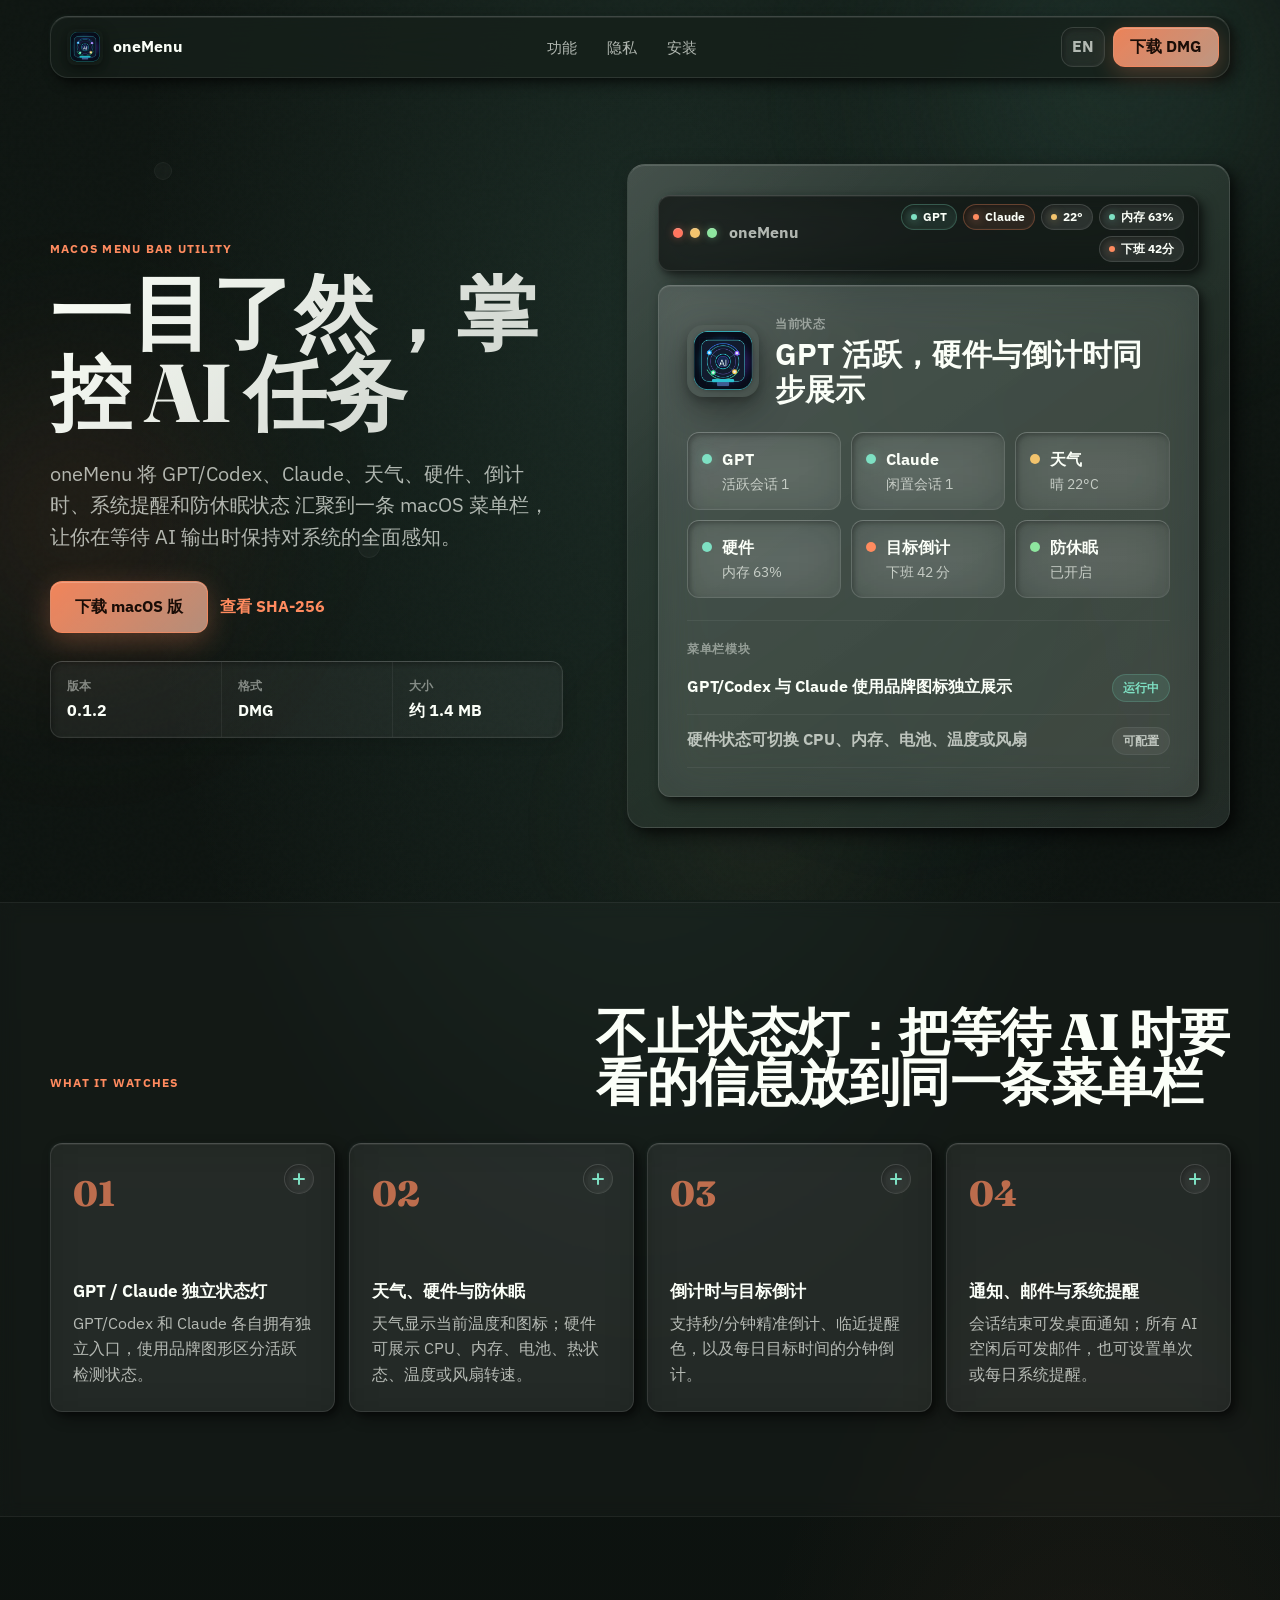
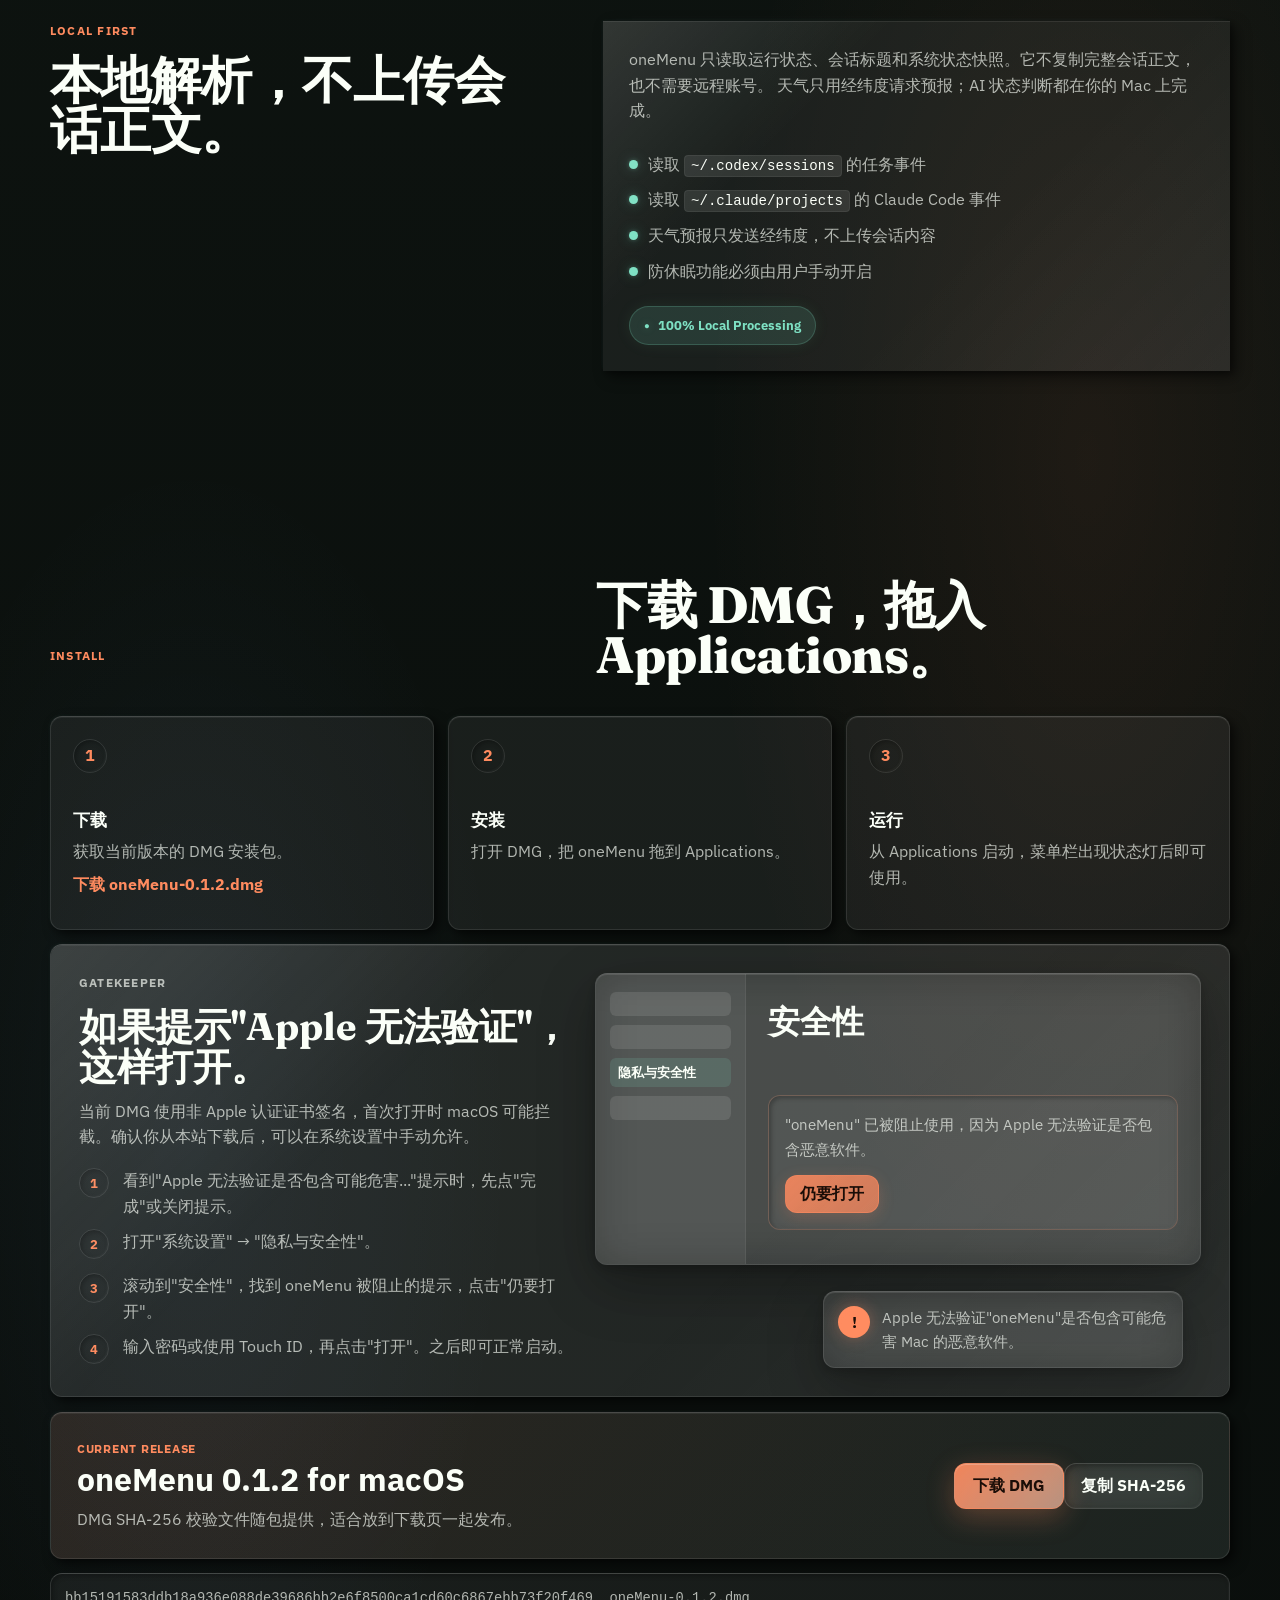
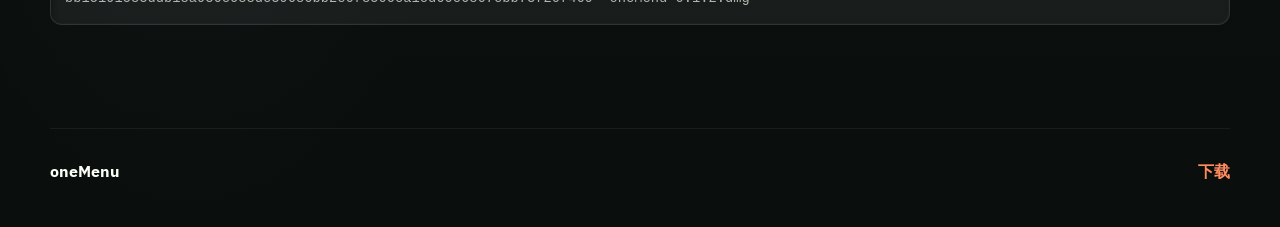
==== docs/index.html @ b7005cb6 "chore: move site to docs/ for GitHub Pages deployment" ====
<!doctype html>
<html lang="zh-CN">
<head>
    <meta charset="utf-8">
    <meta name="viewport" content="width=device-width, initial-scale=1">
    <title>oneMenu - macOS 菜单栏 AI 状态与系统监控</title>
    <meta name="description" content="oneMenu 是一款 macOS 菜单栏工具，将 Codex/GPT、Claude Code 状态灯、天气、硬件、倒计时、系统提醒和防休眠集中到一条菜单栏。">
    <link rel="icon" href="assets/app-icon.png">
    <link rel="preconnect" href="https://fonts.googleapis.com">
    <link rel="preconnect" href="https://fonts.gstatic.com" crossorigin>
    <link href="https://fonts.googleapis.com/css2?family=Fraunces:opsz,wght@9..144,700;9..144,800&family=IBM+Plex+Sans:wght@400;500;600;700&display=swap" rel="stylesheet">
    <link rel="stylesheet" href="styles.css">
</head>
<body>
    <!-- Floating background orbs that follow mouse -->
    <div class="bg-orbs" aria-hidden="true">
        <div class="orb orb-1" data-parallax="0.03"></div>
        <div class="orb orb-2" data-parallax="0.06"></div>
        <div class="orb orb-3" data-parallax="0.04"></div>
        <div class="orb orb-4" data-parallax="0.08"></div>
    </div>

    <!-- Enhanced cursor follower -->
    <div class="cursor-follower" data-cursor aria-hidden="true">
        <span class="cursor-halo"></span>
        <span class="cursor-core"></span>
        <span class="cursor-ring"></span>
    </div>

    <!-- Floating particles that drift with mouse -->
    <div class="glass-particles" aria-hidden="true">
        <span class="particle p-1"></span>
        <span class="particle p-2"></span>
        <span class="particle p-3"></span>
        <span class="particle p-4"></span>
        <span class="particle p-5"></span>
        <span class="particle p-6"></span>
    </div>

    <header class="site-header" aria-label="主导航" data-i18n-attr="aria-label:headerAria">
        <a class="brand" href="#top" aria-label="oneMenu 首页" data-i18n-attr="aria-label:brandAria">
            <img src="assets/app-icon.png" alt="" width="36" height="36">
            <span>oneMenu</span>
        </a>
        <nav class="nav-links" aria-label="页面导航" data-i18n-attr="aria-label:navAria">
            <a href="#features" data-i18n="navFeatures">功能</a>
            <a href="#privacy" data-i18n="navPrivacy">隐私</a>
            <a href="#install" data-i18n="navInstall">安装</a>
        </nav>
        <div class="header-actions">
            <button class="language-toggle" type="button" data-lang-toggle aria-label="Switch to English" aria-pressed="false">
                <span data-lang-current>EN</span>
            </button>
            <a class="header-download" href="downloads/oneMenu-0.1.2.dmg" download data-i18n="navDownload">下载 DMG</a>
        </div>
    </header>

    <main id="top">
        <!-- Hero Section -->
        <section class="hero" aria-labelledby="hero-title">
            <div class="hero-copy" data-parallax="0.05">
                <p class="eyebrow" data-i18n="heroEyebrow">macOS menu bar utility</p>
                <h1 id="hero-title" data-i18n="heroTitle">一目了然，掌控 AI 任务</h1>
                <p class="hero-lede" data-i18n="heroLede">
                    oneMenu 将 GPT/Codex、Claude、天气、硬件、倒计时、系统提醒和防休眠状态
                    汇聚到一条 macOS 菜单栏，让你在等待 AI 输出时保持对系统的全面感知。
                </p>
                <div class="hero-actions" aria-label="下载操作" data-i18n-attr="aria-label:downloadActionsAria">
                    <a class="download-button" href="downloads/oneMenu-0.1.2.dmg" download data-i18n="heroDownload">下载 macOS 版</a>
                    <a class="checksum-link" href="downloads/oneMenu-0.1.2.dmg.sha256" data-i18n="heroChecksum">查看 SHA-256</a>
                </div>
                <dl class="release-strip" aria-label="版本信息" data-i18n-attr="aria-label:releaseAria">
                    <div>
                        <dt data-i18n="releaseVersion">版本</dt>
                        <dd>0.1.2</dd>
                    </div>
                    <div>
                        <dt data-i18n="releaseFormat">格式</dt>
                        <dd>DMG</dd>
                    </div>
                    <div>
                        <dt data-i18n="releaseSize">大小</dt>
                        <dd data-i18n="releaseSizeValue">约 1.4 MB</dd>
                    </div>
                </dl>
            </div>

            <div class="product-visual" aria-label="oneMenu 产品预览" data-i18n-attr="aria-label:productAria" data-spring-card data-parallax="-0.04">
                <!-- Glass reflection overlay -->
                <span class="glass-reflection" aria-hidden="true"></span>

                <!-- Floating menu bar mockup -->
                <div class="menubar-float" data-float="3">
                    <div class="menubar">
                        <span class="window-controls" aria-hidden="true">
                            <span class="window-dot red"></span>
                            <span class="window-dot amber"></span>
                            <span class="window-dot green"></span>
                        </span>
                        <span class="menubar-title">oneMenu</span>
                        <span class="menubar-modules" aria-hidden="true">
                            <span class="menubar-pill gpt-pill">
                                <span class="pill-dot"></span>GPT
                            </span>
                            <span class="menubar-pill claude-pill">
                                <span class="pill-dot"></span>Claude
                            </span>
                            <span class="menubar-pill weather-pill">
                                <span class="pill-dot"></span>22°
                            </span>
                            <span class="menubar-pill hardware-pill">
                                <span class="pill-dot"></span>内存 63%
                            </span>
                            <span class="menubar-pill countdown-pill">
                                <span class="pill-dot"></span>下班 42分
                            </span>
                        </span>
                    </div>
                </div>

                <!-- Status panel -->
                <div class="status-panel" data-float="-2">
                    <div class="panel-head">
                        <img src="assets/app-icon.png" alt="oneMenu 图标" width="72" height="72" data-i18n-attr="alt:iconAlt">
                        <div>
                            <p class="panel-kicker" data-i18n="panelKicker">当前状态</p>
                            <p class="panel-state" data-i18n="panelState">GPT 活跃，硬件与倒计时同步展示</p>
                        </div>
                    </div>
                    <div class="provider-grid">
                        <div class="provider running">
                            <span class="provider-dot pulsing"></span>
                            <div>
                                <strong>GPT</strong>
                                <span data-i18n="activeSessionOne">活跃会话 1</span>
                            </div>
                        </div>
                        <div class="provider running">
                            <span class="provider-dot pulsing"></span>
                            <div>
                                <strong>Claude</strong>
                                <span data-i18n="idleSessionOne">闲置会话 1</span>
                            </div>
                        </div>
                        <div class="provider weather">
                            <span class="provider-dot"></span>
                            <div>
                                <strong data-i18n="weatherModule">天气</strong>
                                <span data-i18n="weatherPreview">晴 22°C</span>
                            </div>
                        </div>
                        <div class="provider hardware">
                            <span class="provider-dot"></span>
                            <div>
                                <strong data-i18n="hardwareModule">硬件</strong>
                                <span data-i18n="hardwarePreview">内存 63%</span>
                            </div>
                        </div>
                        <div class="provider countdown">
                            <span class="provider-dot"></span>
                            <div>
                                <strong data-i18n="targetCountdown">目标倒计</strong>
                                <span data-i18n="targetCountdownPreview">下班 42 分</span>
                            </div>
                        </div>
                        <div class="provider idle">
                            <span class="provider-dot"></span>
                            <div>
                                <strong data-i18n="sleepPrevention">防休眠</strong>
                                <span data-i18n="enabled">已开启</span>
                            </div>
                        </div>
                    </div>
                    <div class="session-list">
                        <p data-i18n="latestEvent">菜单栏模块</p>
                        <div class="session-row">
                            <span data-i18n="sampleRunningTitle">GPT/Codex 与 Claude 使用品牌图标独立展示</span>
                            <span class="session-badge" data-i18n="running">运行中</span>
                        </div>
                        <div class="session-row muted">
                            <span data-i18n="sampleEndedTitle">硬件状态可切换 CPU、内存、电池、温度或风扇</span>
                            <span class="session-badge configurable" data-i18n="configurable">可配置</span>
                        </div>
                    </div>
                </div>
            </div>
        </section>

        <!-- Features Section -->
        <section class="section band" id="features" aria-labelledby="features-title">
            <div class="section-heading">
                <p class="eyebrow" data-i18n="featuresEyebrow">What it watches</p>
                <h2 id="features-title" data-i18n="featuresTitle">不止状态灯：把等待 AI 时要看的信息放到同一条菜单栏</h2>
            </div>
            <div class="feature-grid">
                <article class="feature-card" data-expand-card data-spring-card>
                    <button class="feature-card-toggle" type="button" aria-expanded="false" aria-controls="feature-one-detail">
                        <span class="feature-index">01</span>
                        <span class="expand-glyph" aria-hidden="true"></span>
                        <h3 data-i18n="featureOneTitle">GPT / Claude 独立状态灯</h3>
                        <p data-i18n="featureOneText">GPT/Codex 和 Claude 各自拥有独立入口，使用品牌图形区分活跃检测状态。</p>
                    </button>
                    <div class="card-expansion" id="feature-one-detail">
                        <div>
                            <p data-i18n="featureOneDetail">单击查看会话悬浮窗，双击进入对应设置页；活跃和闲置会话标题一览无余。</p>
                        </div>
                    </div>
                </article>
                <article class="feature-card" data-expand-card data-spring-card>
                    <button class="feature-card-toggle" type="button" aria-expanded="false" aria-controls="feature-two-detail">
                        <span class="feature-index">02</span>
                        <span class="expand-glyph" aria-hidden="true"></span>
                        <h3 data-i18n="featureTwoTitle">天气、硬件与防休眠</h3>
                        <p data-i18n="featureTwoText">天气显示当前温度和图标；硬件可展示 CPU、内存、电池、热状态、温度或风扇转速。</p>
                    </button>
                    <div class="card-expansion" id="feature-two-detail">
                        <div>
                            <p data-i18n="featureTwoDetail">硬件悬浮窗保留完整传感器快照；状态栏展示项可在设置中自由切换。</p>
                        </div>
                    </div>
                </article>
                <article class="feature-card" data-expand-card data-spring-card>
                    <button class="feature-card-toggle" type="button" aria-expanded="false" aria-controls="feature-three-detail">
                        <span class="feature-index">03</span>
                        <span class="expand-glyph" aria-hidden="true"></span>
                        <h3 data-i18n="featureThreeTitle">倒计时与目标倒计</h3>
                        <p data-i18n="featureThreeText">支持秒/分钟精准倒计、临近提醒色，以及每日目标时间的分钟倒计。</p>
                    </button>
                    <div class="card-expansion" id="feature-three-detail">
                        <div>
                            <p data-i18n="featureThreeDetail">目标倒计可配置目标名称、过点行为、状态栏背景色、文字粗细和文字颜色。</p>
                        </div>
                    </div>
                </article>
                <article class="feature-card" data-expand-card data-spring-card>
                    <button class="feature-card-toggle" type="button" aria-expanded="false" aria-controls="feature-four-detail">
                        <span class="feature-index">04</span>
                        <span class="expand-glyph" aria-hidden="true"></span>
                        <h3 data-i18n="featureFourTitle">通知、邮件与系统提醒</h3>
                        <p data-i18n="featureFourText">会话结束可发桌面通知；所有 AI 空闲后可发邮件，也可设置单次或每日系统提醒。</p>
                    </button>
                    <div class="card-expansion" id="feature-four-detail">
                        <div>
                            <p data-i18n="featureFourDetail">提醒页显示注册状态并支持测试提醒，方便检查 macOS 通知权限和专注模式影响。</p>
                        </div>
                    </div>
                </article>
            </div>
        </section>

        <!-- Privacy Section -->
        <section class="section privacy" id="privacy" aria-labelledby="privacy-title">
            <div>
                <p class="eyebrow" data-i18n="privacyEyebrow">Local first</p>
                <h2 id="privacy-title" data-i18n="privacyTitle">本地解析，不上传会话正文。</h2>
            </div>
            <div class="privacy-copy" data-spring-card>
                <span class="glass-reflection" aria-hidden="true"></span>
                <p data-i18n="privacyText">
                    oneMenu 只读取运行状态、会话标题和系统状态快照。它不复制完整会话正文，也不需要远程账号。
                    天气只用经纬度请求预报；AI 状态判断都在你的 Mac 上完成。
                </p>
                <ul class="privacy-list">
                    <li><span></span><span data-i18n-html="privacyItemCodex">读取 <code>~/.codex/sessions</code> 的任务事件</span></li>
                    <li><span></span><span data-i18n-html="privacyItemClaude">读取 <code>~/.claude/projects</code> 的 Claude Code 事件</span></li>
                    <li><span></span><span data-i18n="privacyItemWeather">天气预报只发送经纬度，不上传会话内容</span></li>
                    <li><span></span><span data-i18n="privacyItemSleep">防休眠功能必须由用户手动开启</span></li>
                </ul>
                <!-- Local-first indicator -->
                <div class="local-badge" aria-hidden="true">
                    <span class="local-icon">&#9679;</span>
                    <span>100% Local Processing</span>
                </div>
            </div>
        </section>

        <!-- Install Section -->
        <section class="section install" id="install" aria-labelledby="install-title">
            <div class="section-heading">
                <p class="eyebrow" data-i18n="installEyebrow">Install</p>
                <h2 id="install-title" data-i18n="installTitle">下载 DMG，拖入 Applications。</h2>
            </div>
            <div class="install-grid">
                <article class="install-step" data-spring-card>
                    <span>1</span>
                    <h3 data-i18n="installStepOneTitle">下载</h3>
                    <p data-i18n="installStepOneText">获取当前版本的 DMG 安装包。</p>
                    <a href="downloads/oneMenu-0.1.2.dmg" download data-i18n="installStepOneLink">下载 oneMenu-0.1.2.dmg</a>
                </article>
                <article class="install-step" data-spring-card>
                    <span>2</span>
                    <h3 data-i18n="installStepTwoTitle">安装</h3>
                    <p data-i18n="installStepTwoText">打开 DMG，把 oneMenu 拖到 Applications。</p>
                </article>
                <article class="install-step" data-spring-card>
                    <span>3</span>
                    <h3 data-i18n="installStepThreeTitle">运行</h3>
                    <p data-i18n="installStepThreeText">从 Applications 启动，菜单栏出现状态灯后即可使用。</p>
                </article>
            </div>

            <!-- Gatekeeper warning visual -->
            <div class="security-help" aria-labelledby="security-help-title" data-spring-card>
                <span class="glass-reflection" aria-hidden="true"></span>
                <div class="security-copy">
                    <p class="eyebrow" data-i18n="securityEyebrow">Gatekeeper</p>
                    <h3 id="security-help-title" data-i18n="securityTitle">如果提示"Apple 无法验证"，这样打开。</h3>
                    <p data-i18n="securityIntro">
                        当前 DMG 使用非 Apple 认证证书签名，首次打开时 macOS 可能拦截。确认你从本站下载后，可以在系统设置中手动允许。
                    </p>
                    <ol class="security-steps">
                        <li data-i18n="securityStepOne">看到"Apple 无法验证是否包含可能危害..."提示时，先点"完成"或关闭提示。</li>
                        <li data-i18n="securityStepTwo">打开"系统设置" → "隐私与安全性"。</li>
                        <li data-i18n="securityStepThree">滚动到"安全性"，找到 oneMenu 被阻止的提示，点击"仍要打开"。</li>
                        <li data-i18n="securityStepFour">输入密码或使用 Touch ID，再点击"打开"。之后即可正常启动。</li>
                    </ol>
                </div>
                <div class="settings-visual" aria-hidden="true">
                    <div class="settings-window">
                        <div class="settings-sidebar">
                            <span></span>
                            <span></span>
                            <strong data-i18n="securityVisualPrivacy">隐私与安全性</strong>
                            <span></span>
                        </div>
                        <div class="settings-panel">
                            <div class="settings-title" data-i18n="securityVisualTitle">安全性</div>
                            <div class="gatekeeper-card">
                                <p data-i18n="securityVisualText">"oneMenu" 已被阻止使用，因为 Apple 无法验证是否包含恶意软件。</p>
                                <button type="button" tabindex="-1" data-i18n="securityVisualButton">仍要打开</button>
                            </div>
                        </div>
                    </div>
                    <div class="warning-dialog">
                        <span class="warning-icon">!</span>
                        <p data-i18n="securityVisualWarning">Apple 无法验证"oneMenu"是否包含可能危害 Mac 的恶意软件。</p>
                    </div>
                </div>
            </div>

            <!-- Download panel -->
            <div class="download-panel" data-spring-card>
                <div>
                    <p class="panel-label" data-i18n="currentRelease">Current release</p>
                    <h3>oneMenu 0.1.2 for macOS</h3>
                    <p data-i18n="downloadPanelText">DMG SHA-256 校验文件随包提供，适合放到下载页一起发布。</p>
                </div>
                <div class="download-panel-actions">
                    <a class="download-button compact" href="downloads/oneMenu-0.1.2.dmg" download data-i18n="downloadDmg">下载 DMG</a>
                    <button class="copy-button" type="button" data-copy-source="checksum" data-i18n="copySha">复制 SHA-256</button>
                </div>
            </div>
            <pre class="checksum" id="checksum" tabindex="0" data-i18n="checksumDefault">bb15191583ddb18a936e088de39686bb2e6f8500ca1cd60c6867ebb73f20f469  oneMenu-0.1.2.dmg</pre>
        </section>
    </main>

    <footer class="site-footer">
        <span>oneMenu</span>
        <a href="downloads/oneMenu-0.1.2.dmg" download data-i18n="footerDownload">下载</a>
    </footer>

    <script src="script.js"></script>
</body>
</html>
---- docs/styles.css ----
/* ============================================
   oneMenu Landing Page — Neumorphic Glass
   ============================================ */

:root {
    color-scheme: dark;

    /* Base palette */
    --bg-deep: #0a0e0c;
    --bg-base: #0f1612;
    --bg-raised: #151d18;
    --bg-high: #1a231e;

    /* Glass surfaces */
    --glass-strong: rgba(22, 31, 26, 0.78);
    --glass-medium: rgba(22, 31, 26, 0.58);
    --glass-light: rgba(255, 255, 255, 0.06);
    --glass-wash: rgba(255, 255, 255, 0.10);

    /* Neumorphic shadows — raised */
    --neu-dark: 6px 6px 14px rgba(0, 0, 0, 0.48), 2px 2px 6px rgba(0, 0, 0, 0.36);
    --neu-light: -2px -2px 6px rgba(255, 255, 255, 0.025), -1px -1px 3px rgba(126, 224, 195, 0.04);
    --neu-raised: var(--neu-dark), var(--neu-light);
    --neu-raised-strong: 8px 8px 20px rgba(0, 0, 0, 0.54), 3px 3px 8px rgba(0, 0, 0, 0.4), -2px -2px 8px rgba(255, 255, 255, 0.03);

    /* Neumorphic shadows — inset (pressed / sunken) */
    --neu-inset: inset 3px 3px 8px rgba(0, 0, 0, 0.42), inset -1px -1px 4px rgba(255, 255, 255, 0.03);
    --neu-inset-soft: inset 2px 2px 5px rgba(0, 0, 0, 0.28), inset -1px -1px 2px rgba(255, 255, 255, 0.04);

    /* Glass edges */
    --glass-edge: rgba(255, 255, 255, 0.10);
    --glass-edge-bright: rgba(255, 255, 255, 0.16);
    --glass-edge-top: rgba(255, 255, 255, 0.18);
    --glass-line: rgba(255, 255, 255, 0.06);

    /* Accent */
    --accent: #ff8b5f;
    --accent-strong: #ff6b3a;
    --accent-soft: rgba(255, 139, 95, 0.18);
    --accent-glow: rgba(255, 139, 95, 0.32);
    --mint: #7ee0c3;
    --mint-soft: rgba(126, 224, 195, 0.14);
    --mint-glow: rgba(126, 224, 195, 0.28);
    --blue: #7ab8ff;
    --green: #8ee69f;
    --amber: #f2c36d;

    /* Typography */
    --ink: #fbfff8;
    --ink-muted: rgba(251, 255, 248, 0.68);
    --ink-soft: rgba(251, 255, 248, 0.46);
    --font-display: "Fraunces", Georgia, "Times New Roman", serif;
    --font-body: "IBM Plex Sans", "PingFang SC", "Hiragino Sans GB", "Microsoft YaHei", sans-serif;

    /* Metrics */
    --radius: 12px;
    --radius-lg: 18px;
    --max: 1180px;

    /* Springs */
    --spring: cubic-bezier(0.17, 1.32, 0.29, 1);
    --spring-slow: cubic-bezier(0.22, 1.08, 0.38, 1);
}

/* ============================================
   RESET & BASE
   ============================================ */

* { box-sizing: border-box; }
html { scroll-behavior: smooth; }

body {
    min-height: 100vh;
    margin: 0;
    overflow-x: hidden;
    background:
        radial-gradient(ellipse 80% 60% at 50% 10%, rgba(126, 224, 195, 0.10), transparent 50%),
        radial-gradient(ellipse 60% 50% at 85% 60%, rgba(255, 139, 95, 0.08), transparent 50%),
        radial-gradient(ellipse 50% 40% at 15% 80%, rgba(122, 184, 255, 0.06), transparent 50%),
        linear-gradient(180deg, #0f1612 0%, #0a0e0c 100%);
    color: var(--ink);
    font-family: var(--font-body);
    line-height: 1.6;
    -webkit-font-smoothing: antialiased;
}

/* Subtle noise texture overlay */
body::after {
    position: fixed;
    inset: 0;
    z-index: -1;
    pointer-events: none;
    content: "";
    opacity: 0.035;
    background-image: url("data:image/svg+xml,%3Csvg viewBox='0 0 256 256' xmlns='http://www.w3.org/2000/svg'%3E%3Cfilter id='n'%3E%3CfeTurbulence type='fractalNoise' baseFrequency='0.85' numOctaves='4' stitchTiles='stitch'/%3E%3C/filter%3E%3Crect width='100%25' height='100%25' filter='url(%23n)' opacity='0.5'/%3E%3C/svg%3E");
}

a { color: inherit; text-decoration: none; }
img { display: block; max-width: 100%; }

code, pre {
    font-family: "SFMono-Regular", Consolas, "Liberation Mono", monospace;
}

button, a { -webkit-tap-highlight-color: transparent; }
button { color: inherit; }

:focus-visible {
    outline: 3px solid rgba(126, 224, 195, 0.42);
    outline-offset: 4px;
}

/* ============================================
   BACKGROUND ORBS
   ============================================ */

.bg-orbs {
    position: fixed;
    inset: 0;
    z-index: -3;
    pointer-events: none;
    overflow: hidden;
}

.orb {
    position: absolute;
    border-radius: 50%;
    filter: blur(80px);
    will-change: transform;
}

.orb-1 {
    width: 520px;
    height: 520px;
    top: -180px;
    right: -100px;
    background: radial-gradient(circle, rgba(126, 224, 195, 0.18), transparent 70%);
}

.orb-2 {
    width: 400px;
    height: 400px;
    bottom: 20%;
    left: -120px;
    background: radial-gradient(circle, rgba(255, 139, 95, 0.14), transparent 70%);
}

.orb-3 {
    width: 350px;
    height: 350px;
    top: 50%;
    right: 15%;
    background: radial-gradient(circle, rgba(122, 184, 255, 0.10), transparent 70%);
}

.orb-4 {
    width: 280px;
    height: 280px;
    bottom: -60px;
    right: 30%;
    background: radial-gradient(circle, rgba(242, 195, 109, 0.10), transparent 70%);
}

/* ============================================
   GLASS PARTICLES (floating in background)
   ============================================ */

.glass-particles {
    position: fixed;
    inset: 0;
    z-index: -2;
    pointer-events: none;
    overflow: hidden;
}

.particle {
    position: absolute;
    border-radius: 50%;
    background: rgba(255, 255, 255, 0.03);
    border: 1px solid rgba(255, 255, 255, 0.04);
    backdrop-filter: blur(8px);
    will-change: transform;
}

.p-1 { width: 18px; height: 18px; top: 18%; left: 12%; }
.p-2 { width: 12px; height: 12px; top: 32%; right: 22%; }
.p-3 { width: 22px; height: 22px; bottom: 38%; left: 28%; }
.p-4 { width: 10px; height: 10px; top: 62%; right: 15%; }
.p-5 { width: 16px; height: 16px; bottom: 22%; right: 35%; }
.p-6 { width: 8px; height: 8px; top: 44%; left: 8%; }

/* ============================================
   CURSOR FOLLOWER
   ============================================ */

.cursor-follower {
    position: fixed;
    left: 0;
    top: 0;
    z-index: 80;
    display: none;
    width: 1px;
    height: 1px;
    pointer-events: none;
    opacity: 0;
    transform: translate3d(-80px, -80px, 0);
    transition: opacity 180ms ease;
}

.cursor-halo,
.cursor-core,
.cursor-ring {
    position: absolute;
    left: 0;
    top: 0;
    border-radius: 50%;
    transform: translate(-50%, -50%);
}

.cursor-halo {
    width: 64px;
    height: 64px;
    border: 1px solid rgba(126, 224, 195, 0.35);
    background: radial-gradient(circle, rgba(126, 224, 195, 0.10), rgba(126, 224, 195, 0.02));
    box-shadow:
        0 0 40px rgba(126, 224, 195, 0.14),
        inset 0 0 20px rgba(126, 224, 195, 0.06);
    transition: width 280ms var(--spring), height 280ms var(--spring), border-color 220ms ease, background 220ms ease;
}

.cursor-core {
    width: 6px;
    height: 6px;
    background: var(--accent);
    box-shadow:
        0 0 16px rgba(255, 139, 95, 0.7),
        0 0 4px rgba(255, 139, 95, 0.5);
}

.cursor-ring {
    width: 28px;
    height: 28px;
    border: 1px solid rgba(255, 139, 95, 0.28);
    opacity: 0;
    transition: width 340ms var(--spring), height 340ms var(--spring), opacity 220ms ease;
}

html.cursor-enabled .cursor-follower { display: block; }
html.cursor-ready .cursor-follower { opacity: 1; }

html.cursor-active .cursor-halo {
    width: 90px;
    height: 90px;
    border-color: rgba(255, 139, 95, 0.48);
    background: radial-gradient(circle, rgba(255, 139, 95, 0.12), rgba(255, 139, 95, 0.02));
}

html.cursor-active .cursor-ring {
    width: 40px;
    height: 40px;
    opacity: 0.6;
}

/* ============================================
   HEADER — Neumorphic glass
   ============================================ */

.site-header {
    position: sticky;
    top: 16px;
    z-index: 30;
    display: flex;
    align-items: center;
    justify-content: space-between;
    width: min(calc(100% - 32px), var(--max));
    margin: 0 auto;
    padding: 10px 10px 10px 16px;
    border: 1px solid var(--glass-edge);
    border-top-color: var(--glass-edge-top);
    border-radius: var(--radius-lg);
    background: var(--glass-strong);
    box-shadow:
        var(--neu-raised),
        inset 0 1px 0 rgba(255, 255, 255, 0.08);
    backdrop-filter: blur(28px) saturate(1.4);
    -webkit-backdrop-filter: blur(28px) saturate(1.4);
}

.brand,
.header-actions,
.nav-links,
.hero-actions,
.release-strip,
.panel-head,
.download-panel-actions,
.site-footer {
    display: flex;
    align-items: center;
}

.brand {
    gap: 10px;
    font-weight: 800;
}

.brand img {
    width: 36px;
    height: 36px;
    border-radius: 8px;
    box-shadow:
        0 6px 18px rgba(0, 0, 0, 0.32),
        0 2px 6px rgba(0, 0, 0, 0.2);
}

.nav-links {
    gap: 4px;
    color: var(--ink-muted);
    font-size: 0.95rem;
}

.header-actions { gap: 8px; }

.nav-links a,
.language-toggle,
.header-download,
.checksum-link,
.copy-button,
.install-step a {
    min-height: 40px;
    border-radius: var(--radius);
    transition: background 240ms ease, color 240ms ease, transform 420ms var(--spring), border-color 240ms ease, box-shadow 240ms ease;
}

.nav-links a {
    display: inline-flex;
    align-items: center;
    padding: 0 13px;
}

.nav-links a:hover {
    background: var(--glass-light);
    color: var(--ink);
}

.language-toggle {
    display: inline-flex;
    min-width: 44px;
    align-items: center;
    justify-content: center;
    border: 1px solid var(--glass-edge);
    background: var(--glass-light);
    color: var(--ink-muted);
    font: inherit;
    font-weight: 800;
    cursor: pointer;
    box-shadow: var(--neu-inset-soft);
    backdrop-filter: blur(18px);
    -webkit-backdrop-filter: blur(18px);
}

.language-toggle:hover {
    border-color: rgba(126, 224, 195, 0.3);
    background: var(--mint-soft);
    color: var(--ink);
    box-shadow: 0 0 20px var(--mint-glow);
}

.header-download,
.download-button,
.copy-button {
    display: inline-flex;
    align-items: center;
    justify-content: center;
    font: inherit;
    font-weight: 800;
    cursor: pointer;
}

.header-download {
    padding: 0 16px;
    border: 1px solid rgba(255, 139, 95, 0.45);
    background: linear-gradient(135deg, rgba(255, 139, 95, 0.92), rgba(255, 196, 170, 0.72));
    color: #1a0d07;
    box-shadow:
        0 6px 22px rgba(255, 139, 95, 0.26),
        inset 0 1px 0 rgba(255, 255, 255, 0.2);
}

.header-download:hover,
.download-button:hover {
    transform: translateY(-2px) scale(1.02);
    box-shadow:
        0 10px 30px rgba(255, 139, 95, 0.34),
        inset 0 1px 0 rgba(255, 255, 255, 0.2);
}

/* ============================================
   HERO SECTION
   ============================================ */

.hero {
    display: grid;
    grid-template-columns: minmax(0, 0.92fr) minmax(430px, 1.08fr);
    gap: clamp(34px, 5vw, 76px);
    width: min(calc(100% - 32px), var(--max));
    min-height: calc(100svh - 110px);
    margin: 0 auto;
    padding: clamp(62px, 8vw, 112px) 0 clamp(44px, 6vw, 74px);
    align-items: center;
}

.hero-copy,
.product-visual,
.section,
.site-footer {
    animation: enter 820ms var(--spring) both;
}

.product-visual { animation-delay: 120ms; }

/* Data attribute for parallax JS */
[data-parallax] {
    will-change: transform;
}

/* Floating animation for menu bar and panel */
[data-float] {
    animation: float 6s ease-in-out infinite;
  animation-delay: calc(var(--float-delay, 0) * 1s);
}

[data-float="-2"] { animation-delay: -2s; }
[data-float="3"] { animation-delay: -3s; }

@keyframes float {
    0%, 100% { transform: translateY(0); }
    50% { transform: translateY(-8px); }
}

.eyebrow {
    margin: 0 0 14px;
    color: var(--accent);
    font-size: 0.78rem;
    font-weight: 800;
    letter-spacing: 0.1em;
    text-transform: uppercase;
}

h1, h2, h3, p { margin-top: 0; }

h1, h2 {
    font-family: var(--font-display);
    font-weight: 800;
    line-height: 0.98;
    letter-spacing: -0.01em;
}

h1 {
    max-width: 640px;
    margin-bottom: 24px;
    font-size: clamp(2.72rem, 6.4vw, 5.25rem);
    background: linear-gradient(135deg, var(--ink) 0%, rgba(251, 255, 248, 0.78) 100%);
    -webkit-background-clip: text;
    -webkit-text-fill-color: transparent;
    background-clip: text;
}

h2 {
    max-width: 780px;
    margin-bottom: 0;
    font-size: clamp(2.05rem, 4vw, 3.75rem);
}

h3 {
    margin-bottom: 8px;
    font-size: 1.08rem;
    line-height: 1.3;
}

html[lang="en"] h1 {
    max-width: 760px;
    font-size: clamp(3rem, 6.2vw, 5.45rem);
}

html[lang="en"] h2 {
    max-width: 820px;
    font-size: clamp(2rem, 3.8vw, 3.65rem);
}

.hero-lede {
    max-width: 600px;
    margin-bottom: 28px;
    color: var(--ink-muted);
    font-size: clamp(1.05rem, 2vw, 1.24rem);
}

.hero-actions {
    flex-wrap: wrap;
    gap: 12px;
    margin-bottom: 28px;
}

.download-button,
.copy-button {
    min-height: 52px;
    border-radius: var(--radius);
    backdrop-filter: blur(18px) saturate(1.2);
    -webkit-backdrop-filter: blur(18px) saturate(1.2);
}

.download-button {
    padding: 0 24px;
    border: 1px solid rgba(255, 139, 95, 0.48);
    background: linear-gradient(135deg, rgba(255, 139, 95, 0.94), rgba(255, 196, 170, 0.68));
    color: #1a0d07;
    box-shadow:
        0 8px 28px rgba(255, 139, 95, 0.28),
        inset 0 1px 0 rgba(255, 255, 255, 0.22);
}

.download-button.compact {
    min-height: 46px;
    padding: 0 18px;
}

.checksum-link,
.install-step a {
    display: inline-flex;
    align-items: center;
    color: var(--accent);
    font-weight: 800;
}

.checksum-link:hover,
.install-step a:hover {
    color: var(--mint);
}

/* Release strip — neumorphic inset */
.release-strip {
    width: min(100%, 540px);
    align-items: stretch;
    border: 1px solid var(--glass-edge);
    border-top-color: var(--glass-edge-top);
    border-radius: var(--radius);
    background: var(--glass-light);
    box-shadow:
        var(--neu-inset-soft),
        0 4px 16px rgba(0, 0, 0, 0.12);
    backdrop-filter: blur(20px) saturate(1.2);
    -webkit-backdrop-filter: blur(20px) saturate(1.2);
}

.release-strip div {
    flex: 1;
    padding: 14px 16px;
}

.release-strip div + div {
    border-left: 1px solid var(--glass-line);
}

.release-strip dt {
    color: var(--ink-soft);
    font-size: 0.78rem;
    font-weight: 800;
}

.release-strip dd {
    margin: 2px 0 0;
    font-weight: 800;
}

/* ============================================
   3D SPRING CARD BASE
   ============================================ */

[data-spring-card] {
    transform:
        perspective(960px)
        translate3d(var(--spring-x, 0px), var(--spring-y, 0px), 0)
        rotateX(var(--spring-rx, 0deg))
        rotateY(var(--spring-ry, 0deg))
        scale(var(--spring-scale, 1));
    transform-style: preserve-3d;
    will-change: transform;
}

/* ============================================
   PRODUCT VISUAL — Hero mockup
   ============================================ */

.product-visual {
    position: relative;
    padding: clamp(18px, 3vw, 30px);
    border: 1px solid var(--glass-edge);
    border-top-color: rgba(255, 255, 255, 0.22);
    border-radius: var(--radius-lg);
    background:
        linear-gradient(145deg, rgba(255, 255, 255, 0.12), rgba(255, 255, 255, 0.04)),
        rgba(18, 31, 24, 0.52);
    box-shadow:
        var(--neu-raised-strong),
        inset 0 1px 0 rgba(255, 255, 255, 0.12);
    backdrop-filter: blur(30px) saturate(1.4);
    -webkit-backdrop-filter: blur(30px) saturate(1.4);
    overflow: hidden;
}

/* Glass reflection diagonal stripe */
.glass-reflection {
    position: absolute;
    inset: 0;
    z-index: 1;
    pointer-events: none;
    border-radius: inherit;
    background: linear-gradient(
        135deg,
        rgba(255, 255, 255, 0.10) 0%,
        transparent 30%,
        transparent 60%,
        rgba(255, 255, 255, 0.04) 100%
    );
}

/* Shared card style — neumorphic glass */
.menubar,
.status-panel,
.provider,
.feature-card,
.install-step,
.security-help,
.download-panel,
.checksum,
.settings-window,
.warning-dialog {
    border: 1px solid var(--glass-edge);
    border-top-color: var(--glass-edge-top);
    border-radius: var(--radius);
    background: var(--glass-light);
    box-shadow:
        var(--neu-inset-soft);
    backdrop-filter: blur(22px) saturate(1.25);
    -webkit-backdrop-filter: blur(22px) saturate(1.25);
}

/* ============================================
   MENU BAR MOCKUP
   ============================================ */

.menubar-float {
    position: relative;
    z-index: 2;
}

.menubar {
    position: relative;
    display: grid;
    grid-template-columns: auto minmax(74px, 1fr) minmax(0, auto);
    gap: 12px;
    align-items: center;
    min-height: 46px;
    padding: 8px 14px;
    background: rgba(5, 9, 7, 0.62);
    box-shadow:
        var(--neu-raised),
        inset 0 1px 0 rgba(255, 255, 255, 0.06);
    color: var(--ink);
}

.window-controls,
.menubar-modules {
    display: flex;
    align-items: center;
}

.window-controls { gap: 7px; }

.window-dot {
    width: 10px;
    height: 10px;
    border-radius: 50%;
    box-shadow: inset 0 1px 0 rgba(255, 255, 255, 0.2);
}

.red {
    background: #ff765f;
    box-shadow: 0 0 8px rgba(255, 118, 95, 0.4), inset 0 1px 0 rgba(255, 255, 255, 0.2);
}

.amber {
    background: var(--amber);
    box-shadow: 0 0 8px rgba(242, 195, 109, 0.4), inset 0 1px 0 rgba(255, 255, 255, 0.2);
}

.green {
    background: var(--green);
    box-shadow: 0 0 8px rgba(142, 230, 159, 0.4), inset 0 1px 0 rgba(255, 255, 255, 0.2);
}

.menubar-title {
    min-width: 0;
    color: var(--ink-muted);
    font-weight: 800;
    overflow: hidden;
    text-overflow: ellipsis;
    white-space: nowrap;
}

.menubar-modules {
    min-width: 0;
    flex-wrap: wrap;
    gap: 6px;
    justify-content: flex-end;
}

.menubar-pill {
    position: relative;
    display: inline-flex;
    max-width: 100%;
    min-height: 26px;
    align-items: center;
    justify-content: center;
    padding: 0 9px;
    border: 1px solid var(--glass-edge);
    border-radius: 999px;
    background: var(--glass-wash);
    color: var(--ink);
    font-size: 0.76rem;
    font-weight: 800;
    line-height: 1;
    overflow: hidden;
    text-overflow: ellipsis;
    white-space: nowrap;
    box-shadow: var(--neu-inset-soft);
}

.pill-dot {
    width: 6px;
    height: 6px;
    margin-right: 6px;
    border-radius: 50%;
    background: var(--mint);
    box-shadow: 0 0 10px rgba(126, 224, 195, 0.5);
}

.menubar-pill.gpt-pill {
    border-color: rgba(126, 224, 195, 0.24);
    background: rgba(126, 224, 195, 0.10);
}

.menubar-pill.gpt-pill .pill-dot {
    background: var(--mint);
    box-shadow: 0 0 10px rgba(126, 224, 195, 0.6);
}

.menubar-pill.claude-pill {
    border-color: rgba(255, 139, 95, 0.28);
    background: rgba(255, 139, 95, 0.10);
}

.menubar-pill.claude-pill .pill-dot {
    background: var(--accent);
    box-shadow: 0 0 10px rgba(255, 139, 95, 0.5);
}

.menubar-pill.weather-pill .pill-dot {
    background: var(--amber);
    box-shadow: 0 0 10px rgba(242, 195, 109, 0.5);
}

.menubar-pill.hardware-pill .pill-dot {
    background: var(--mint);
    box-shadow: 0 0 10px rgba(126, 224, 195, 0.5);
}

.menubar-pill.countdown-pill .pill-dot {
    background: var(--accent);
    box-shadow: 0 0 10px rgba(255, 139, 95, 0.5);
}

/* ============================================
   STATUS PANEL (in hero)
   ============================================ */

.status-panel {
    position: relative;
    z-index: 2;
    margin-top: 14px;
    padding: clamp(18px, 3vw, 28px);
    background: var(--glass-wash);
    box-shadow:
        var(--neu-raised),
        inset 0 1px 0 rgba(255, 255, 255, 0.08);
}

.panel-head {
    gap: 16px;
    margin-bottom: 24px;
}

.panel-head img {
    width: 72px;
    height: 72px;
    border-radius: 16px;
    box-shadow:
        0 12px 32px rgba(0, 0, 0, 0.36),
        0 4px 8px rgba(0, 0, 0, 0.2);
}

.panel-kicker,
.panel-label,
.session-list p {
    margin-bottom: 3px;
    color: var(--ink-soft);
    font-size: 0.78rem;
    font-weight: 800;
    letter-spacing: 0.06em;
    text-transform: uppercase;
}

.panel-state {
    margin: 0;
    font-size: clamp(1.28rem, 2.5vw, 1.85rem);
    font-weight: 800;
    line-height: 1.2;
}

/* Provider grid */
.provider-grid {
    display: grid;
    grid-template-columns: repeat(3, 1fr);
    gap: 10px;
    margin-bottom: 22px;
}

.provider {
    display: flex;
    min-width: 0;
    gap: 10px;
    align-items: flex-start;
    padding: 14px;
    background: var(--glass-light);
    box-shadow: var(--neu-inset-soft);
}

.provider-dot {
    flex: 0 0 auto;
    width: 10px;
    height: 10px;
    margin-top: 7px;
    border-radius: 50%;
}

.provider.running .provider-dot {
    background: var(--mint);
    box-shadow: 0 0 12px var(--mint-glow);
}

.provider-dot.pulsing {
    animation: providerPulse 2.4s ease-in-out infinite;
}

.provider.idle .provider-dot { background: var(--green); }
.provider.weather .provider-dot { background: var(--amber); }
.provider.hardware .provider-dot { background: var(--mint); }
.provider.countdown .provider-dot { background: var(--accent); }

.provider strong,
.provider span {
    display: block;
}

.provider span {
    overflow-wrap: anywhere;
    color: var(--ink-muted);
    font-size: 0.88rem;
}

/* Session list */
.session-list {
    padding-top: 18px;
    border-top: 1px solid var(--glass-line);
}

.session-row {
    display: flex;
    gap: 14px;
    justify-content: space-between;
    padding: 12px 0;
    border-bottom: 1px solid var(--glass-line);
}

.session-row span:first-child {
    min-width: 0;
    overflow-wrap: anywhere;
    font-weight: 800;
}

.session-badge {
    flex: 0 0 auto;
    padding: 3px 10px;
    border-radius: 999px;
    background: rgba(126, 224, 195, 0.12);
    color: var(--mint);
    font-size: 0.78rem;
    font-weight: 800;
    border: 1px solid rgba(126, 224, 195, 0.2);
}

.session-badge.configurable {
    background: rgba(255, 255, 255, 0.06);
    color: var(--ink-muted);
    border-color: var(--glass-line);
}

.session-row.muted {
    color: var(--ink-muted);
}

/* ============================================
   SECTIONS — General
   ============================================ */

.section {
    width: min(calc(100% - 32px), var(--max));
    margin: 0 auto;
    padding: clamp(62px, 9vw, 104px) 0;
}

.band {
    width: 100%;
    max-width: none;
    padding-inline: max(16px, calc((100% - var(--max)) / 2));
    border-top: 1px solid var(--glass-line);
    border-bottom: 1px solid var(--glass-line);
    background: rgba(255, 255, 255, 0.025);
    backdrop-filter: blur(8px);
    -webkit-backdrop-filter: blur(8px);
}

.section-heading {
    display: grid;
    grid-template-columns: 0.9fr 1.1fr;
    gap: 28px;
    align-items: end;
    margin-bottom: 36px;
}

/* ============================================
   FEATURE CARDS
   ============================================ */

.feature-grid,
.install-grid {
    display: grid;
    gap: 14px;
}

.feature-grid {
    grid-template-columns: repeat(4, minmax(0, 1fr));
    align-items: start;
}

.feature-card,
.install-step {
    overflow: hidden;
    box-shadow:
        var(--neu-raised),
        inset 0 1px 0 rgba(255, 255, 255, 0.06);
}

.feature-card {
    min-height: 260px;
    background: var(--glass-light);
    transition: border-color 260ms ease, box-shadow 420ms var(--spring), transform 420ms var(--spring);
}

.feature-card:hover,
.feature-card.is-expanded {
    border-color: rgba(126, 224, 195, 0.28);
    background: rgba(255, 255, 255, 0.10);
    box-shadow:
        var(--neu-raised-strong),
        inset 0 1px 0 rgba(255, 255, 255, 0.10),
        0 0 30px rgba(126, 224, 195, 0.08);
}

.feature-card-toggle {
    position: relative;
    display: grid;
    width: 100%;
    min-height: 260px;
    padding: 22px;
    border: 0;
    background: transparent;
    text-align: left;
    font: inherit;
    cursor: pointer;
}

.feature-card-toggle p,
.card-expansion p,
.install-step p,
.download-panel p,
.privacy-copy p {
    margin-bottom: 0;
    color: var(--ink-muted);
}

.feature-index {
    display: block;
    margin-bottom: 58px;
    color: var(--accent);
    font-family: var(--font-display);
    font-size: 2.2rem;
    font-weight: 800;
    opacity: 0.7;
}

.expand-glyph {
    position: absolute;
    top: 20px;
    right: 20px;
    width: 30px;
    height: 30px;
    border: 1px solid var(--glass-edge);
    border-radius: 50%;
    background: var(--glass-light);
    box-shadow: var(--neu-inset-soft);
}

.expand-glyph::before,
.expand-glyph::after {
    position: absolute;
    left: 50%;
    top: 50%;
    width: 12px;
    height: 2px;
    content: "";
    border-radius: 999px;
    background: var(--mint);
    transform: translate(-50%, -50%);
    transition: transform 380ms var(--spring);
}

.expand-glyph::after {
    transform: translate(-50%, -50%) rotate(90deg);
}

.feature-card.is-expanded .expand-glyph::after {
    transform: translate(-50%, -50%) rotate(0deg);
}

.card-expansion {
    display: grid;
    grid-template-rows: 0fr;
    border-top: 1px solid transparent;
    transition: grid-template-rows 540ms var(--spring), border-color 260ms ease;
}

.card-expansion > div {
    overflow: hidden;
}

.card-expansion p {
    padding: 0 22px 22px;
}

.feature-card.is-expanded .card-expansion {
    grid-template-rows: 1fr;
    border-color: var(--glass-line);
}

/* ============================================
   PRIVACY SECTION
   ============================================ */

.privacy {
    display: grid;
    grid-template-columns: 0.85fr 1.15fr;
    gap: clamp(26px, 7vw, 90px);
    align-items: start;
}

.privacy-copy {
    position: relative;
    overflow: hidden;
    padding: 26px;
    background: var(--glass-light);
    box-shadow:
        var(--neu-raised),
        inset 0 1px 0 rgba(255, 255, 255, 0.08);
    backdrop-filter: blur(20px);
    -webkit-backdrop-filter: blur(20px);
}

.privacy-list {
    display: grid;
    gap: 10px;
    margin: 28px 0 0;
    padding: 0;
    list-style: none;
}

.privacy-list li {
    display: flex;
    gap: 10px;
    align-items: flex-start;
    color: var(--ink-muted);
}

.privacy-list li > span:first-child {
    width: 9px;
    height: 9px;
    margin-top: 8px;
    border-radius: 50%;
    background: var(--mint);
    box-shadow:
        0 0 14px var(--mint-glow),
        0 0 4px rgba(126, 224, 195, 0.3);
    flex: 0 0 auto;
}

.privacy-list li > span:last-child {
    min-width: 0;
    overflow-wrap: anywhere;
}

.privacy-list code {
    padding: 2px 6px;
    border: 1px solid var(--glass-line);
    border-radius: 4px;
    background: var(--glass-wash);
    color: var(--ink);
    font-size: 0.88rem;
}

/* Local badge */
.local-badge {
    display: inline-flex;
    gap: 8px;
    align-items: center;
    margin-top: 22px;
    padding: 8px 14px;
    border: 1px solid rgba(126, 224, 195, 0.2);
    border-radius: 999px;
    background: var(--mint-soft);
    color: var(--mint);
    font-size: 0.82rem;
    font-weight: 800;
    box-shadow: 0 0 16px rgba(126, 224, 195, 0.08);
}

.local-icon {
    font-size: 0.6rem;
    color: var(--mint);
    text-shadow: 0 0 8px var(--mint-glow);
    animation: providerPulse 2.4s ease-in-out infinite;
}

/* ============================================
   INSTALL SECTION
   ============================================ */

.install-grid {
    grid-template-columns: repeat(3, 1fr);
    margin-bottom: 14px;
}

.install-step {
    min-height: 214px;
    padding: 22px;
    background: var(--glass-light);
}

.install-step > span {
    display: grid;
    width: 34px;
    height: 34px;
    margin-bottom: 36px;
    place-items: center;
    border: 1px solid var(--glass-edge);
    border-radius: 50%;
    color: var(--accent);
    font-weight: 800;
    box-shadow: var(--neu-inset-soft);
}

/* ============================================
   GATEKEEPER / SECURITY HELP
   ============================================ */

.security-help {
    position: relative;
    display: grid;
    grid-template-columns: minmax(0, 0.9fr) minmax(360px, 1.1fr);
    gap: 20px;
    margin: 14px 0;
    padding: 28px;
    background: var(--glass-wash);
    box-shadow:
        var(--neu-raised),
        inset 0 1px 0 rgba(255, 255, 255, 0.06);
    overflow: hidden;
}

.security-copy h3 {
    max-width: 520px;
    margin-bottom: 12px;
    font-family: var(--font-display);
    font-size: clamp(1.7rem, 3vw, 2.6rem);
    line-height: 1.04;
}

.security-copy p {
    color: var(--ink-muted);
}

.security-steps {
    display: grid;
    gap: 10px;
    margin: 18px 0 0;
    padding: 0;
    list-style: none;
    counter-reset: security-step;
}

.security-steps li {
    position: relative;
    min-height: 34px;
    padding-left: 44px;
    color: var(--ink-muted);
}

.security-steps li::before {
    position: absolute;
    left: 0;
    top: 0;
    display: grid;
    width: 28px;
    height: 28px;
    place-items: center;
    border: 1px solid var(--glass-edge);
    border-radius: 50%;
    color: var(--accent);
    content: counter(security-step);
    counter-increment: security-step;
    font-size: 0.82rem;
    font-weight: 800;
    box-shadow: var(--neu-inset-soft);
}

/* Settings window visual */
.settings-visual {
    position: relative;
    min-height: 350px;
}

.settings-window,
.warning-dialog {
    background: rgba(255, 255, 255, 0.08);
    box-shadow:
        0 20px 56px rgba(0, 0, 0, 0.32),
        0 4px 12px rgba(0, 0, 0, 0.2),
        inset 0 1px 0 rgba(255, 255, 255, 0.10);
}

.settings-window {
    display: grid;
    grid-template-columns: 150px 1fr;
    min-height: 292px;
    overflow: hidden;
}

.settings-sidebar {
    display: grid;
    gap: 9px;
    align-content: start;
    padding: 18px 14px;
    border-right: 1px solid var(--glass-line);
    background: var(--glass-light);
}

.settings-sidebar span,
.settings-sidebar strong {
    display: block;
    min-height: 24px;
    border-radius: 6px;
}

.settings-sidebar span {
    background: var(--glass-wash);
}

.settings-sidebar strong {
    padding: 4px 8px;
    background: var(--mint-soft);
    color: var(--ink);
    font-size: 0.82rem;
}

.settings-panel {
    padding: 22px;
}

.settings-title {
    margin-bottom: 48px;
    font-family: var(--font-display);
    font-size: 2rem;
    font-weight: 800;
}

.gatekeeper-card {
    padding: 16px;
    border: 1px solid rgba(255, 139, 95, 0.18);
    border-radius: var(--radius);
    background: var(--glass-light);
    box-shadow: var(--neu-inset-soft);
}

.gatekeeper-card p {
    margin-bottom: 14px;
    color: var(--ink-muted);
    font-size: 0.95rem;
}

.gatekeeper-card button {
    min-height: 38px;
    padding: 0 14px;
    border: 1px solid rgba(255, 139, 95, 0.45);
    border-radius: var(--radius);
    background: linear-gradient(135deg, rgba(255, 139, 95, 0.88), rgba(255, 139, 95, 0.72));
    color: #1a0d07;
    font: inherit;
    font-weight: 800;
    box-shadow: 0 4px 16px rgba(255, 139, 95, 0.2);
}

.warning-dialog {
    position: absolute;
    right: 18px;
    bottom: 0;
    display: grid;
    grid-template-columns: 34px 1fr;
    gap: 10px;
    width: min(86%, 360px);
    padding: 14px;
}

.warning-icon {
    display: grid;
    width: 32px;
    height: 32px;
    place-items: center;
    border-radius: 50%;
    background: var(--accent);
    color: #1a0d07;
    font-weight: 800;
    box-shadow: 0 0 16px var(--accent-glow);
}

.warning-dialog p {
    margin: 0;
    color: var(--ink-muted);
    font-size: 0.92rem;
}

/* ============================================
   DOWNLOAD PANEL
   ============================================ */

.download-panel {
    display: flex;
    gap: 18px;
    align-items: center;
    justify-content: space-between;
    padding: 26px;
    background:
        linear-gradient(135deg, rgba(255, 139, 95, 0.08), rgba(126, 224, 195, 0.04)),
        var(--glass-light);
    box-shadow:
        var(--neu-raised),
        inset 0 1px 0 rgba(255, 255, 255, 0.06);
    color: var(--ink);
}

.download-panel h3 {
    margin-bottom: 6px;
    font-size: clamp(1.35rem, 3vw, 2rem);
}

.download-panel .panel-label {
    color: var(--accent);
}

.download-panel .download-button {
    border-color: rgba(255, 139, 95, 0.48);
    background: linear-gradient(135deg, rgba(255, 139, 95, 0.94), rgba(255, 196, 170, 0.68));
    color: #1a0d07;
}

.copy-button {
    min-height: 46px;
    padding: 0 16px;
    border: 1px solid var(--glass-edge);
    background: var(--glass-light);
    color: var(--ink);
    box-shadow: var(--neu-inset-soft);
}

.copy-button.is-copied {
    border-color: rgba(126, 224, 195, 0.3);
    background: var(--mint-soft);
    box-shadow: 0 0 20px var(--mint-glow);
}

.checksum {
    overflow-x: auto;
    margin: 14px 0 0;
    padding: 14px;
    color: var(--ink-muted);
    font-size: 0.86rem;
    white-space: pre;
    box-shadow: var(--neu-inset-soft);
}

/* ============================================
   FOOTER
   ============================================ */

.site-footer {
    justify-content: space-between;
    width: min(calc(100% - 32px), var(--max));
    margin: 0 auto;
    padding: 30px 0 42px;
    border-top: 1px solid var(--glass-line);
    color: var(--ink-muted);
}

.site-footer span {
    color: var(--ink);
    font-weight: 800;
}

.site-footer a {
    color: var(--accent);
    font-weight: 800;
}

/* ============================================
   SCROLL REVEAL ANIMATIONS
   ============================================ */

.reveal {
    opacity: 0;
    translate: 0 28px;
    filter: blur(6px);
    transition: opacity 720ms ease, translate 820ms var(--spring-slow), filter 720ms ease;
}

.reveal.is-visible {
    opacity: 1;
    translate: 0 0;
    filter: blur(0);
}

/* ============================================
   KEYFRAMES
   ============================================ */

@keyframes enter {
    from {
        opacity: 0;
        transform: translateY(28px) scale(0.98);
        filter: blur(12px);
    }
    to {
        opacity: 1;
        transform: translateY(0) scale(1);
        filter: blur(0);
    }
}

@keyframes providerPulse {
    0%, 100% {
        box-shadow: 0 0 8px var(--mint-glow);
    }
    50% {
        box-shadow: 0 0 20px var(--mint-glow), 0 0 32px rgba(126, 224, 195, 0.14);
    }
}

/* ============================================
   RESPONSIVE
   ============================================ */

@media (max-width: 980px) {
    .site-header {
        width: min(calc(100% - 20px), var(--max));
    }

    .hero,
    .section {
        width: min(calc(100% - 28px), var(--max));
    }

    .hero {
        grid-template-columns: 1fr;
        min-height: auto;
        padding-top: 58px;
    }

    .product-visual {
        max-width: 720px;
    }

    .section-heading,
    .privacy,
    .feature-grid {
        grid-template-columns: 1fr 1fr;
    }

    .install-grid {
        grid-template-columns: 1fr;
    }

    .security-help {
        grid-template-columns: 1fr;
    }
}

@media (max-width: 720px) {
    .site-header {
        align-items: stretch;
        gap: 10px;
        flex-wrap: wrap;
    }

    .nav-links {
        order: 3;
        width: 100%;
        justify-content: space-between;
    }

    .header-actions { gap: 8px; }

    .language-toggle,
    .header-download {
        min-height: 36px;
    }

    h1 {
        font-size: clamp(2.65rem, 12vw, 3.6rem);
    }

    h2,
    html[lang="en"] h2 {
        font-size: clamp(2rem, 8vw, 3.2rem);
    }

    html[lang="en"] h1 {
        font-size: clamp(2.75rem, 11vw, 3.65rem);
    }

    .release-strip,
    .provider-grid,
    .section-heading,
    .privacy,
    .feature-grid {
        grid-template-columns: 1fr;
    }

    .release-strip {
        display: grid;
    }

    .menubar {
        grid-template-columns: auto minmax(0, 1fr);
    }

    .menubar-modules {
        grid-column: 1 / -1;
        justify-content: flex-start;
    }

    .release-strip div + div {
        border-top: 1px solid var(--glass-line);
        border-left: 0;
    }

    .download-panel {
        align-items: stretch;
        flex-direction: column;
    }

    .security-help {
        padding: 18px;
    }

    .settings-visual {
        min-height: 390px;
    }

    .settings-window {
        grid-template-columns: 1fr;
    }

    .settings-sidebar {
        grid-template-columns: 1fr 1fr;
        border-right: 0;
        border-bottom: 1px solid var(--glass-line);
    }

    .settings-title {
        margin-bottom: 22px;
    }

    .warning-dialog {
        right: 10px;
        width: calc(100% - 20px);
    }

    .download-panel-actions {
        align-items: stretch;
        flex-direction: column;
    }

    .download-panel-actions > * {
        width: 100%;
    }

    .session-row {
        align-items: flex-start;
        flex-direction: column;
        gap: 4px;
    }
}

/* ============================================
   ACCESSIBILITY
   ============================================ */

@media (pointer: coarse) {
    .cursor-follower {
        display: none;
    }
}

@media (prefers-reduced-motion: reduce) {
    *,
    *::before,
    *::after {
        scroll-behavior: auto !important;
        animation-duration: 0.001ms !important;
        animation-iteration-count: 1 !important;
        transition-duration: 0.001ms !important;
    }

    [data-spring-card] {
        transform: none !important;
    }

    [data-parallax] {
        transform: none !important;
    }

    [data-float] {
        animation: none !important;
    }
}
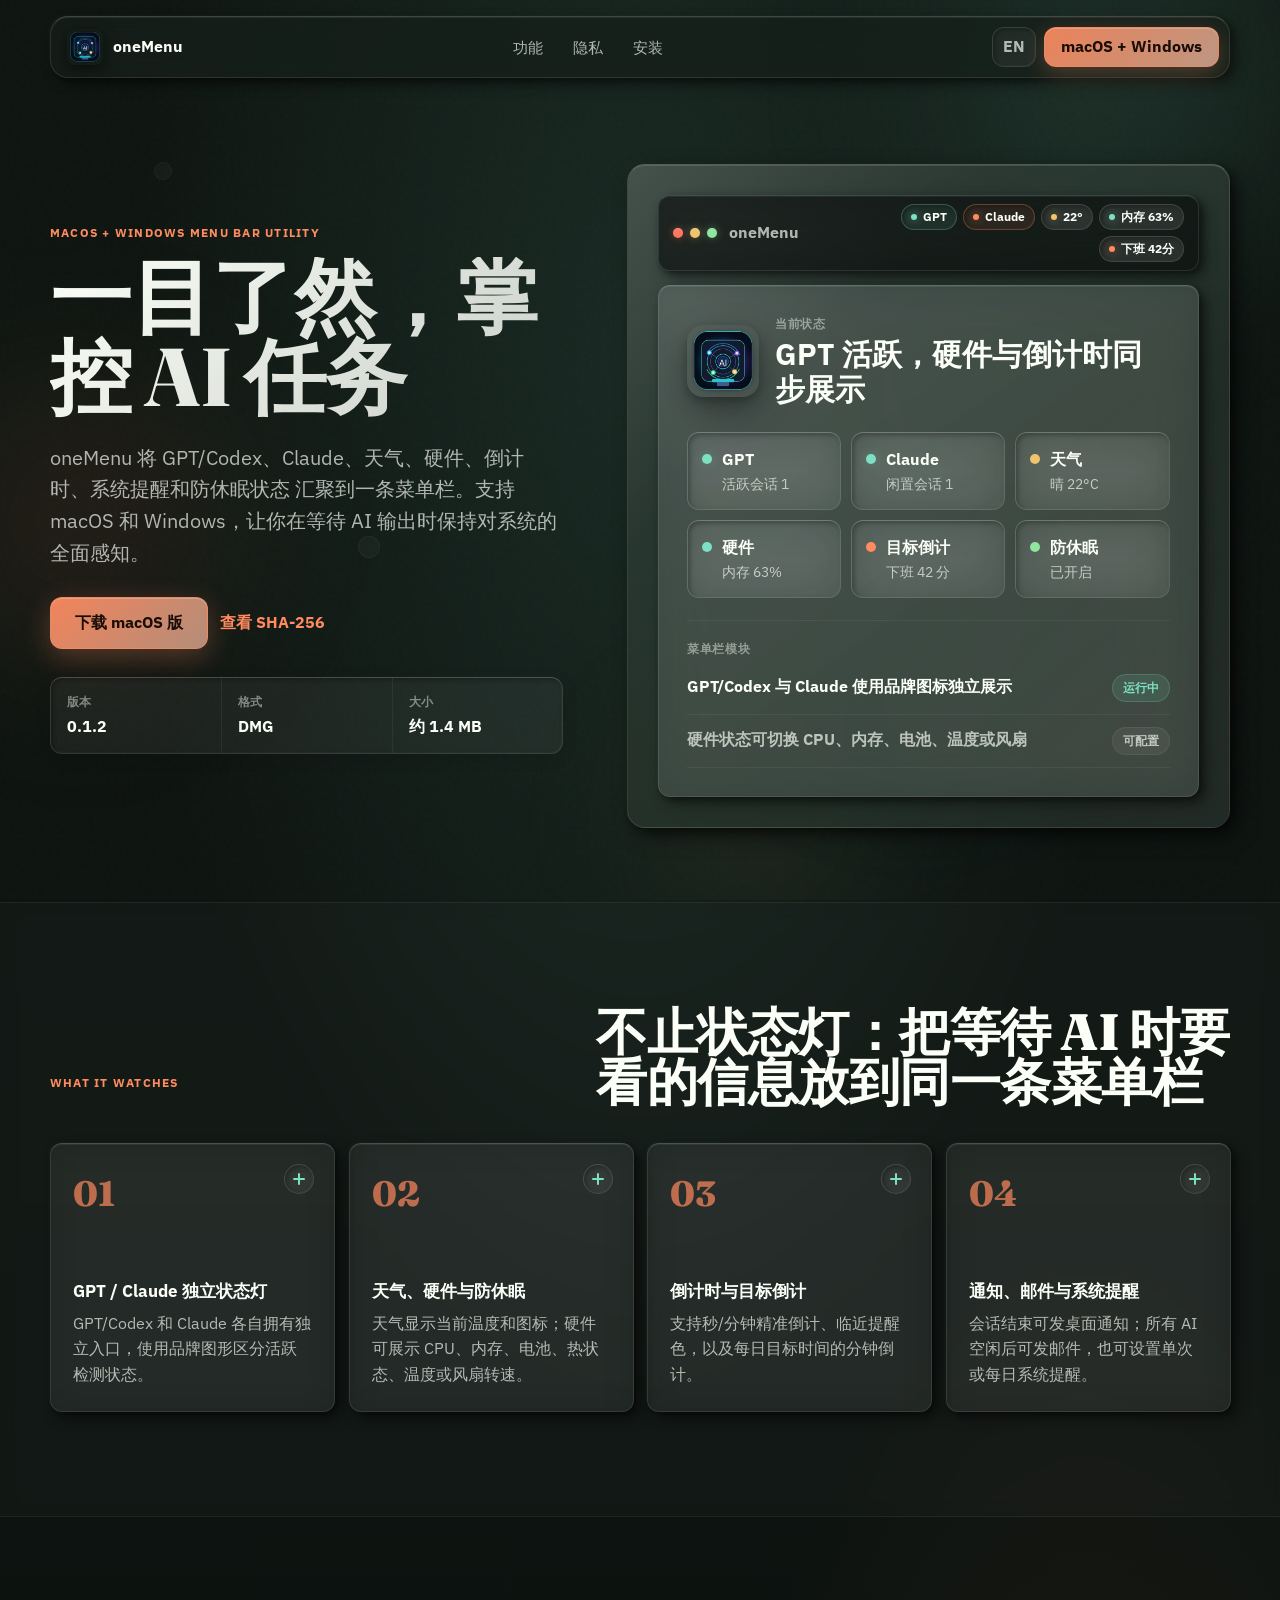
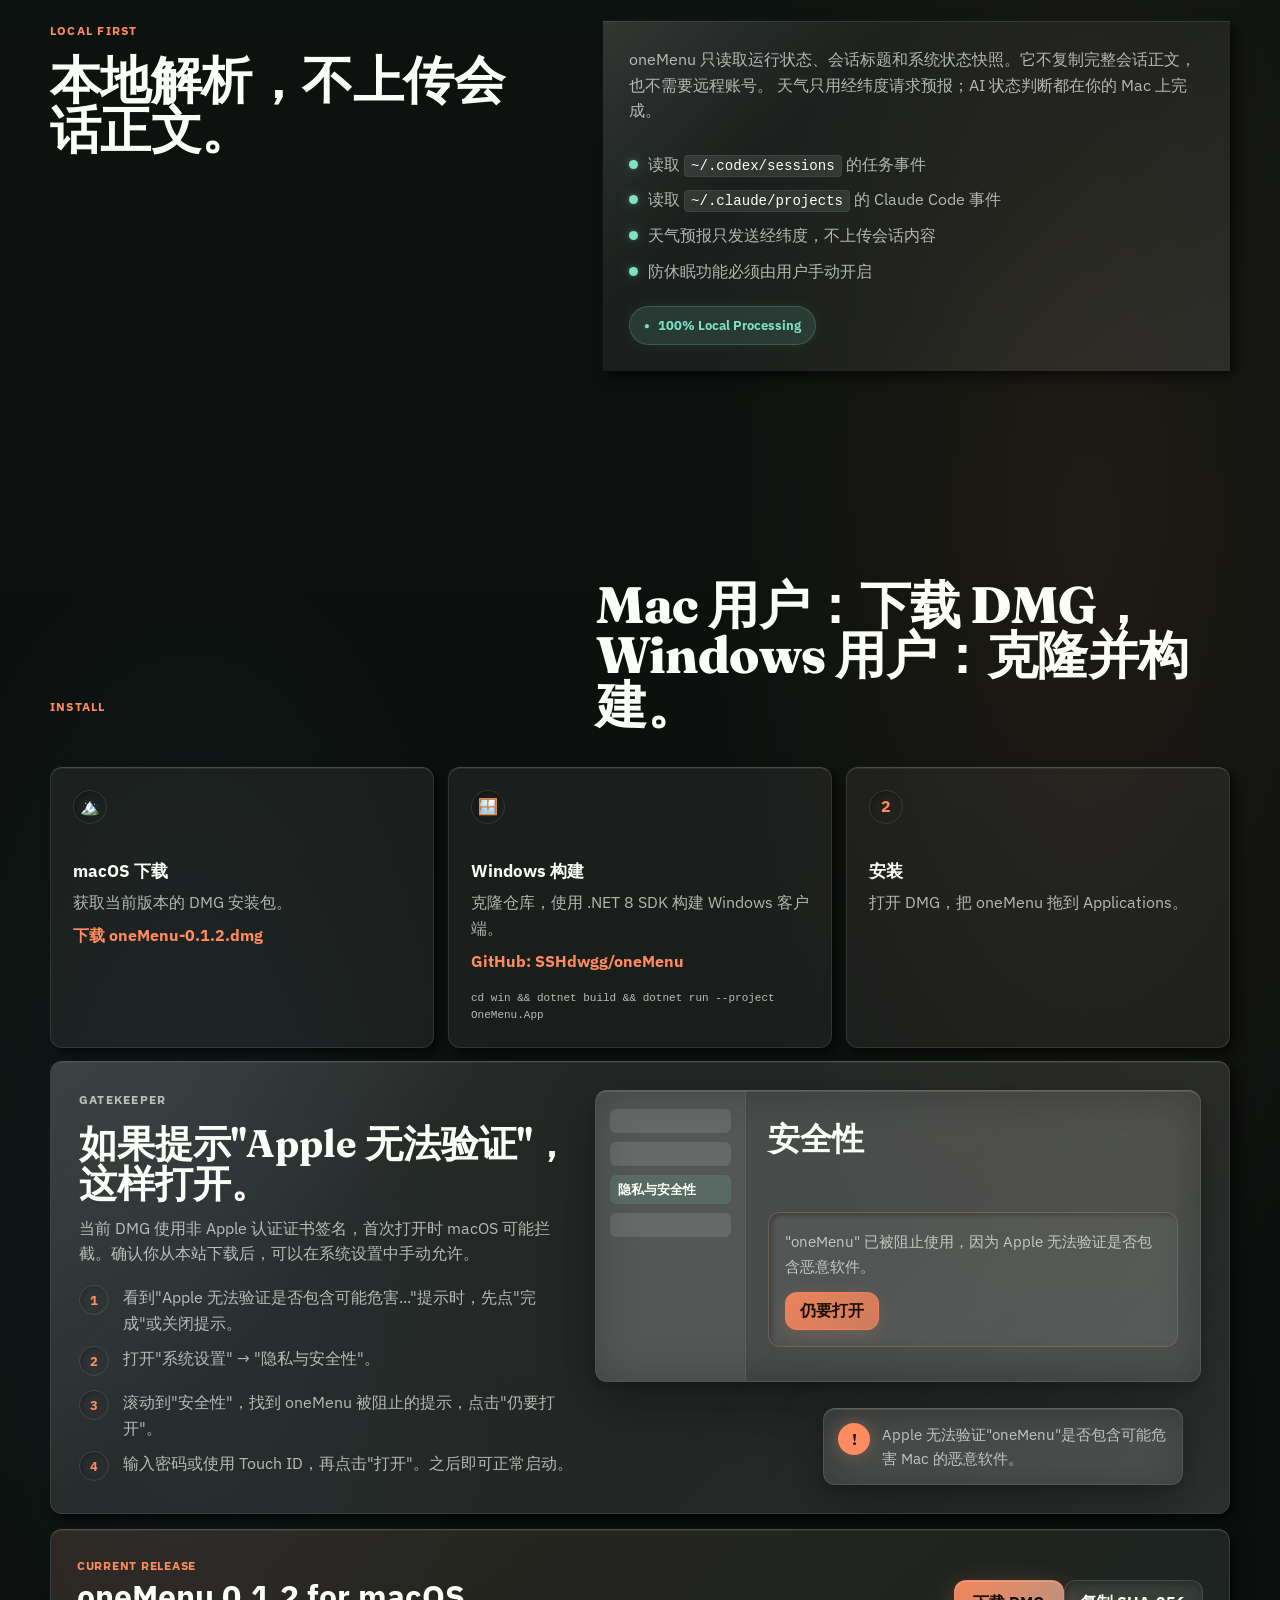
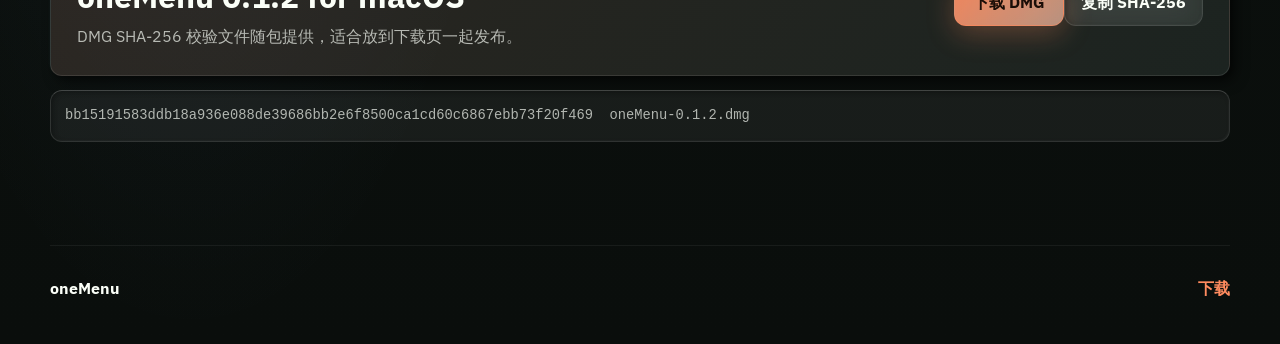
==== commit fd87631a: "docs: update landing page for Windows support Add Windows build instructions and cross-platform mess" ====
--- a/docs/index.html
+++ b/docs/index.html
@@ -3,8 +3,8 @@
 <head>
     <meta charset="utf-8">
     <meta name="viewport" content="width=device-width, initial-scale=1">
-    <title>oneMenu - macOS 菜单栏 AI 状态与系统监控</title>
-    <meta name="description" content="oneMenu 是一款 macOS 菜单栏工具，将 Codex/GPT、Claude Code 状态灯、天气、硬件、倒计时、系统提醒和防休眠集中到一条菜单栏。">
+    <title>oneMenu - macOS + Windows 菜单栏 AI 状态与系统监控</title>
+    <meta name="description" content="oneMenu 是一款跨平台菜单栏工具（macOS + Windows），将 Codex/GPT、Claude Code 状态灯、天气、硬件、倒计时、系统提醒和防休眠集中到一条菜单栏。">
     <link rel="icon" href="assets/app-icon.png">
     <link rel="preconnect" href="https://fonts.googleapis.com">
     <link rel="preconnect" href="https://fonts.gstatic.com" crossorigin>
@@ -51,7 +51,7 @@
             <button class="language-toggle" type="button" data-lang-toggle aria-label="Switch to English" aria-pressed="false">
                 <span data-lang-current>EN</span>
             </button>
-            <a class="header-download" href="downloads/oneMenu-0.1.2.dmg" download data-i18n="navDownload">下载 DMG</a>
+            <a class="header-download" href="#install" data-i18n="navDownload">macOS + Windows</a>
         </div>
     </header>
 
@@ -59,11 +59,11 @@
         <!-- Hero Section -->
         <section class="hero" aria-labelledby="hero-title">
             <div class="hero-copy" data-parallax="0.05">
-                <p class="eyebrow" data-i18n="heroEyebrow">macOS menu bar utility</p>
+                <p class="eyebrow" data-i18n="heroEyebrow">macOS + Windows menu bar utility</p>
                 <h1 id="hero-title" data-i18n="heroTitle">一目了然，掌控 AI 任务</h1>
                 <p class="hero-lede" data-i18n="heroLede">
                     oneMenu 将 GPT/Codex、Claude、天气、硬件、倒计时、系统提醒和防休眠状态
-                    汇聚到一条 macOS 菜单栏，让你在等待 AI 输出时保持对系统的全面感知。
+                    汇聚到一条菜单栏。支持 macOS 和 Windows，让你在等待 AI 输出时保持对系统的全面感知。
                 </p>
                 <div class="hero-actions" aria-label="下载操作" data-i18n-attr="aria-label:downloadActionsAria">
                     <a class="download-button" href="downloads/oneMenu-0.1.2.dmg" download data-i18n="heroDownload">下载 macOS 版</a>
@@ -278,24 +278,26 @@
         <section class="section install" id="install" aria-labelledby="install-title">
             <div class="section-heading">
                 <p class="eyebrow" data-i18n="installEyebrow">Install</p>
-                <h2 id="install-title" data-i18n="installTitle">下载 DMG，拖入 Applications。</h2>
+                <h2 id="install-title" data-i18n="installTitle">Mac 用户：下载 DMG，Windows 用户：克隆并构建。</h2>
             </div>
             <div class="install-grid">
                 <article class="install-step" data-spring-card>
-                    <span>1</span>
-                    <h3 data-i18n="installStepOneTitle">下载</h3>
+                    <span>🏔️</span>
+                    <h3 data-i18n="installStepOneTitle">macOS 下载</h3>
                     <p data-i18n="installStepOneText">获取当前版本的 DMG 安装包。</p>
                     <a href="downloads/oneMenu-0.1.2.dmg" download data-i18n="installStepOneLink">下载 oneMenu-0.1.2.dmg</a>
+                </article>
+                <article class="install-step" data-spring-card>
+                    <span>🪟</span>
+                    <h3>Windows 构建</h3>
+                    <p>克隆仓库，使用 .NET 8 SDK 构建 Windows 客户端。</p>
+                    <a href="https://github.com/SSDWGG/oneMenu">GitHub: SSHdwgg/oneMenu</a>
+                    <code style="display:block;margin-top:8px;font-size:11px;opacity:.7">cd win && dotnet build && dotnet run --project OneMenu.App</code>
                 </article>
                 <article class="install-step" data-spring-card>
                     <span>2</span>
                     <h3 data-i18n="installStepTwoTitle">安装</h3>
                     <p data-i18n="installStepTwoText">打开 DMG，把 oneMenu 拖到 Applications。</p>
-                </article>
-                <article class="install-step" data-spring-card>
-                    <span>3</span>
-                    <h3 data-i18n="installStepThreeTitle">运行</h3>
-                    <p data-i18n="installStepThreeText">从 Applications 启动，菜单栏出现状态灯后即可使用。</p>
                 </article>
             </div>
 
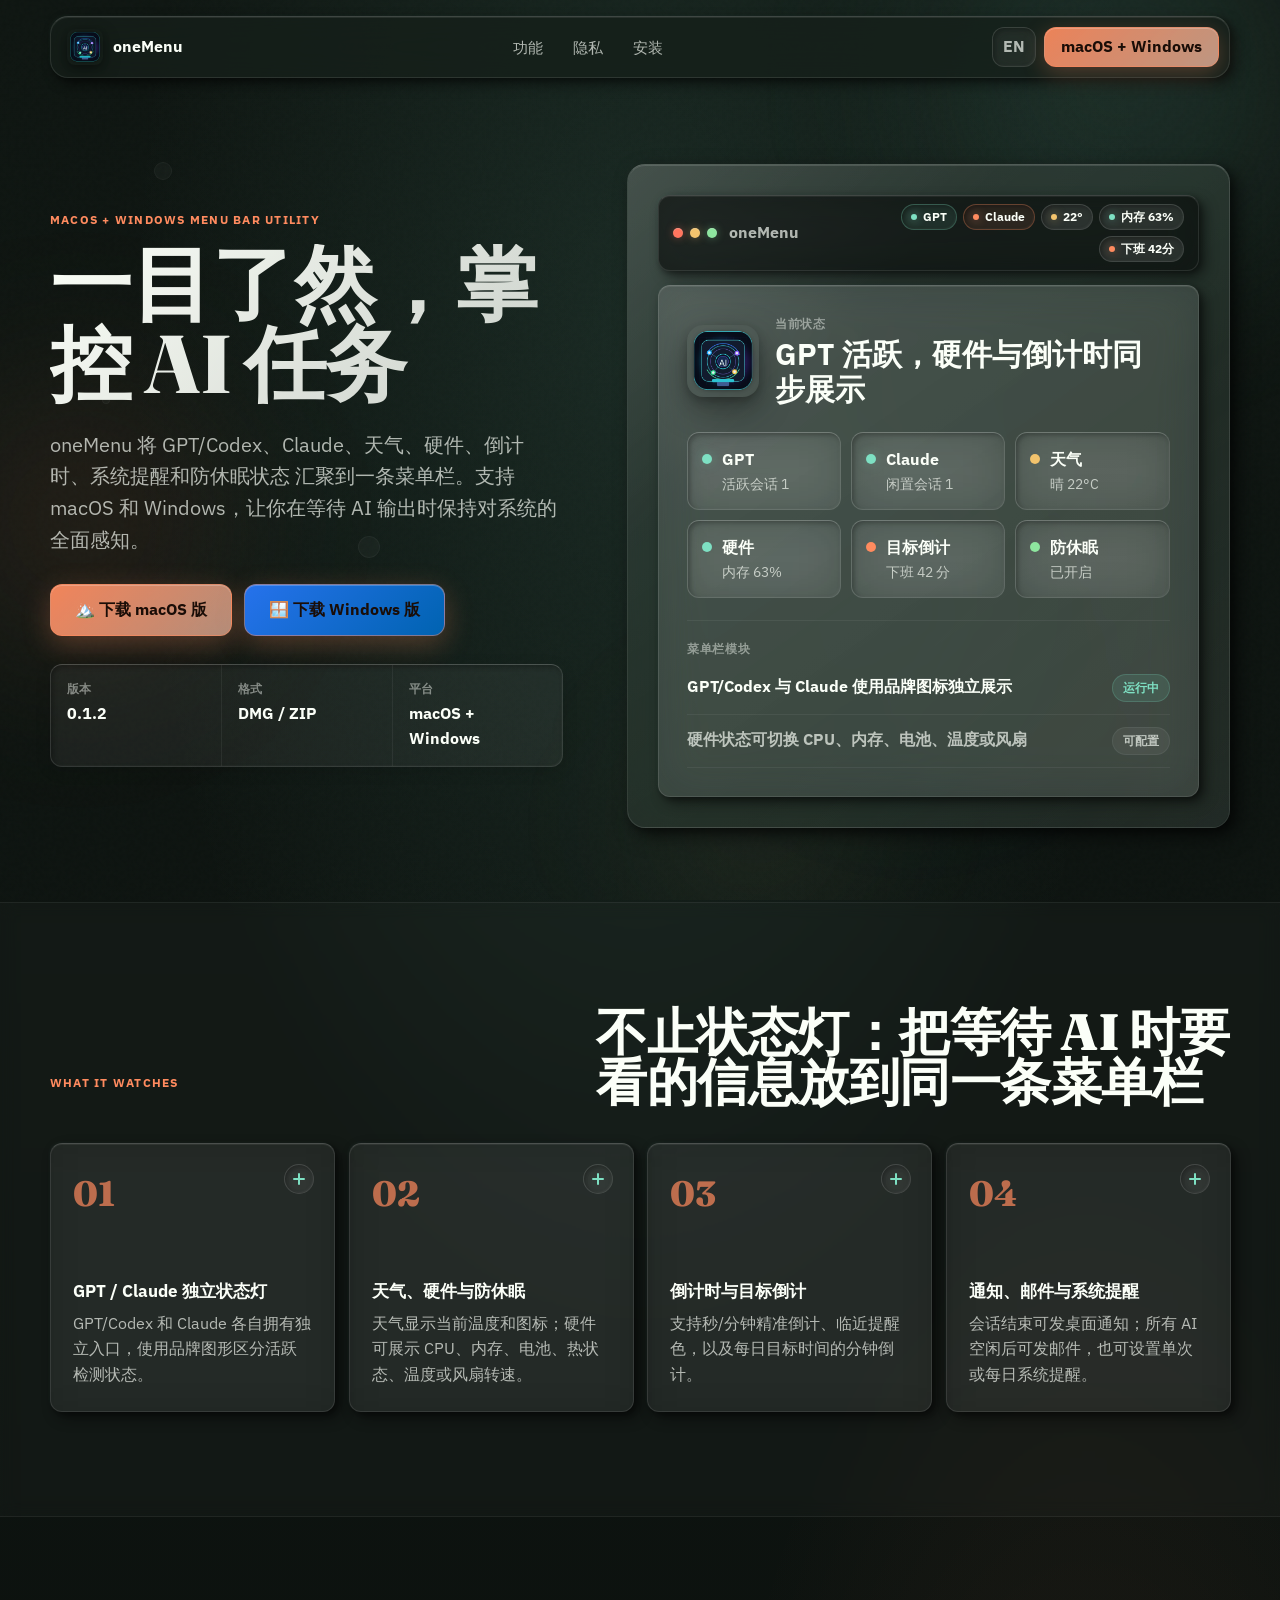
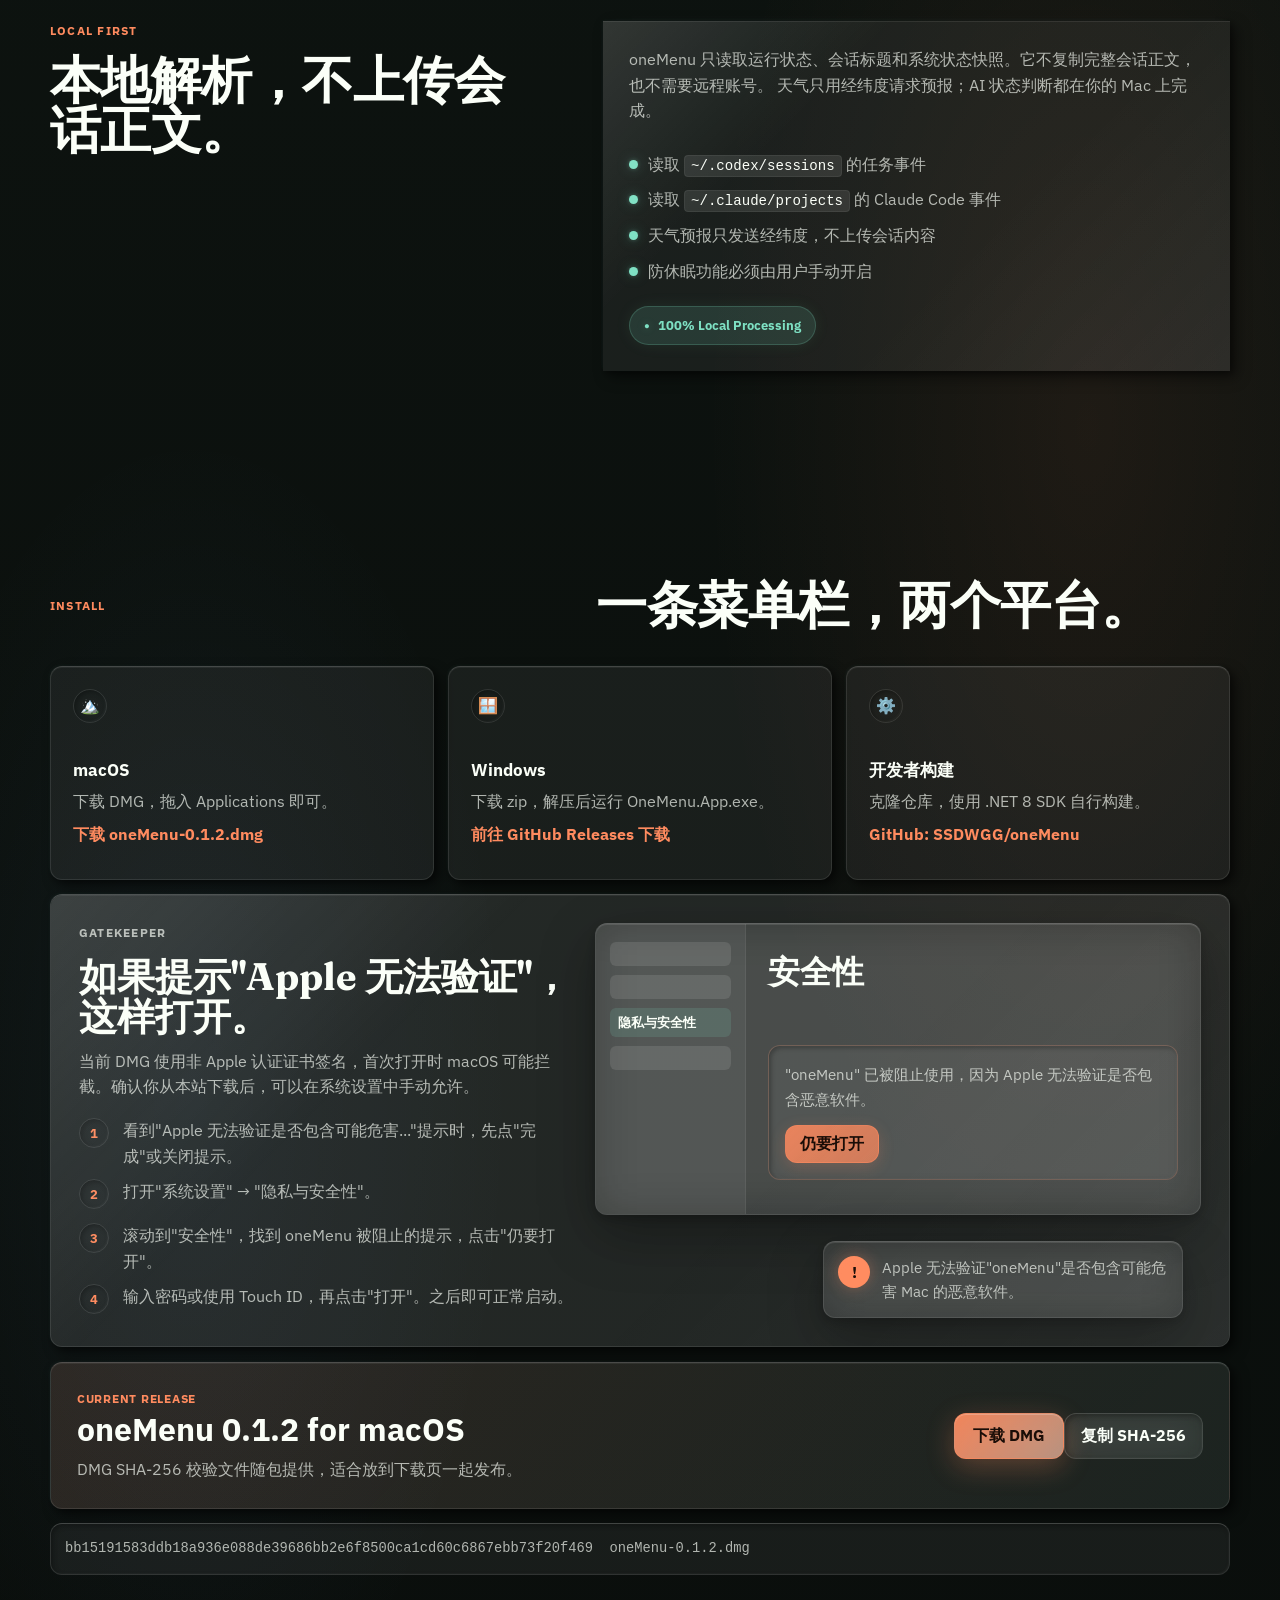
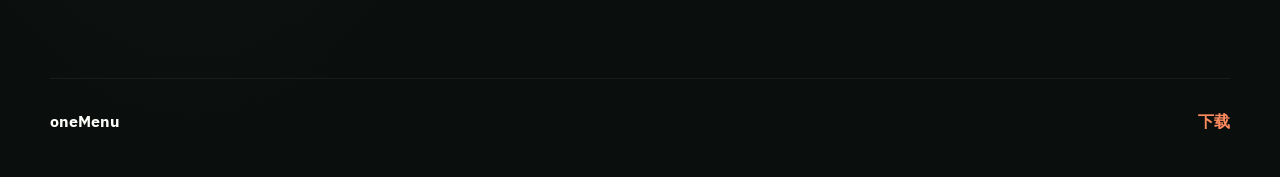
==== commit 9d3b3075: "feat: add Windows publish script and GitHub Actions CI/CD - win/publish.ps1: self-contained publish " ====
--- a/docs/index.html
+++ b/docs/index.html
@@ -66,8 +66,8 @@
                     汇聚到一条菜单栏。支持 macOS 和 Windows，让你在等待 AI 输出时保持对系统的全面感知。
                 </p>
                 <div class="hero-actions" aria-label="下载操作" data-i18n-attr="aria-label:downloadActionsAria">
-                    <a class="download-button" href="downloads/oneMenu-0.1.2.dmg" download data-i18n="heroDownload">下载 macOS 版</a>
-                    <a class="checksum-link" href="downloads/oneMenu-0.1.2.dmg.sha256" data-i18n="heroChecksum">查看 SHA-256</a>
+                    <a class="download-button" href="downloads/oneMenu-0.1.2.dmg" download>🏔️ 下载 macOS 版</a>
+                    <a class="download-button" href="https://github.com/SSDWGG/oneMenu/releases/latest" target="_blank" style="background:linear-gradient(135deg,#2672EC,#0063B1)">🪟 下载 Windows 版</a>
                 </div>
                 <dl class="release-strip" aria-label="版本信息" data-i18n-attr="aria-label:releaseAria">
                     <div>
@@ -76,11 +76,11 @@
                     </div>
                     <div>
                         <dt data-i18n="releaseFormat">格式</dt>
-                        <dd>DMG</dd>
+                        <dd>DMG / ZIP</dd>
                     </div>
                     <div>
-                        <dt data-i18n="releaseSize">大小</dt>
-                        <dd data-i18n="releaseSizeValue">约 1.4 MB</dd>
+                        <dt data-i18n="releaseSize">平台</dt>
+                        <dd>macOS + Windows</dd>
                     </div>
                 </dl>
             </div>
@@ -278,26 +278,26 @@
         <section class="section install" id="install" aria-labelledby="install-title">
             <div class="section-heading">
                 <p class="eyebrow" data-i18n="installEyebrow">Install</p>
-                <h2 id="install-title" data-i18n="installTitle">Mac 用户：下载 DMG，Windows 用户：克隆并构建。</h2>
+                <h2 id="install-title" data-i18n="installTitle">一条菜单栏，两个平台。</h2>
             </div>
             <div class="install-grid">
                 <article class="install-step" data-spring-card>
                     <span>🏔️</span>
-                    <h3 data-i18n="installStepOneTitle">macOS 下载</h3>
-                    <p data-i18n="installStepOneText">获取当前版本的 DMG 安装包。</p>
-                    <a href="downloads/oneMenu-0.1.2.dmg" download data-i18n="installStepOneLink">下载 oneMenu-0.1.2.dmg</a>
+                    <h3>macOS</h3>
+                    <p>下载 DMG，拖入 Applications 即可。</p>
+                    <a href="downloads/oneMenu-0.1.2.dmg" download>下载 oneMenu-0.1.2.dmg</a>
                 </article>
                 <article class="install-step" data-spring-card>
                     <span>🪟</span>
-                    <h3>Windows 构建</h3>
-                    <p>克隆仓库，使用 .NET 8 SDK 构建 Windows 客户端。</p>
-                    <a href="https://github.com/SSDWGG/oneMenu">GitHub: SSHdwgg/oneMenu</a>
-                    <code style="display:block;margin-top:8px;font-size:11px;opacity:.7">cd win && dotnet build && dotnet run --project OneMenu.App</code>
+                    <h3>Windows</h3>
+                    <p>下载 zip，解压后运行 OneMenu.App.exe。</p>
+                    <a href="https://github.com/SSDWGG/oneMenu/releases">前往 GitHub Releases 下载</a>
                 </article>
                 <article class="install-step" data-spring-card>
-                    <span>2</span>
-                    <h3 data-i18n="installStepTwoTitle">安装</h3>
-                    <p data-i18n="installStepTwoText">打开 DMG，把 oneMenu 拖到 Applications。</p>
+                    <span>⚙️</span>
+                    <h3>开发者构建</h3>
+                    <p>克隆仓库，使用 .NET 8 SDK 自行构建。</p>
+                    <a href="https://github.com/SSDWGG/oneMenu">GitHub: SSDWGG/oneMenu</a>
                 </article>
             </div>
 
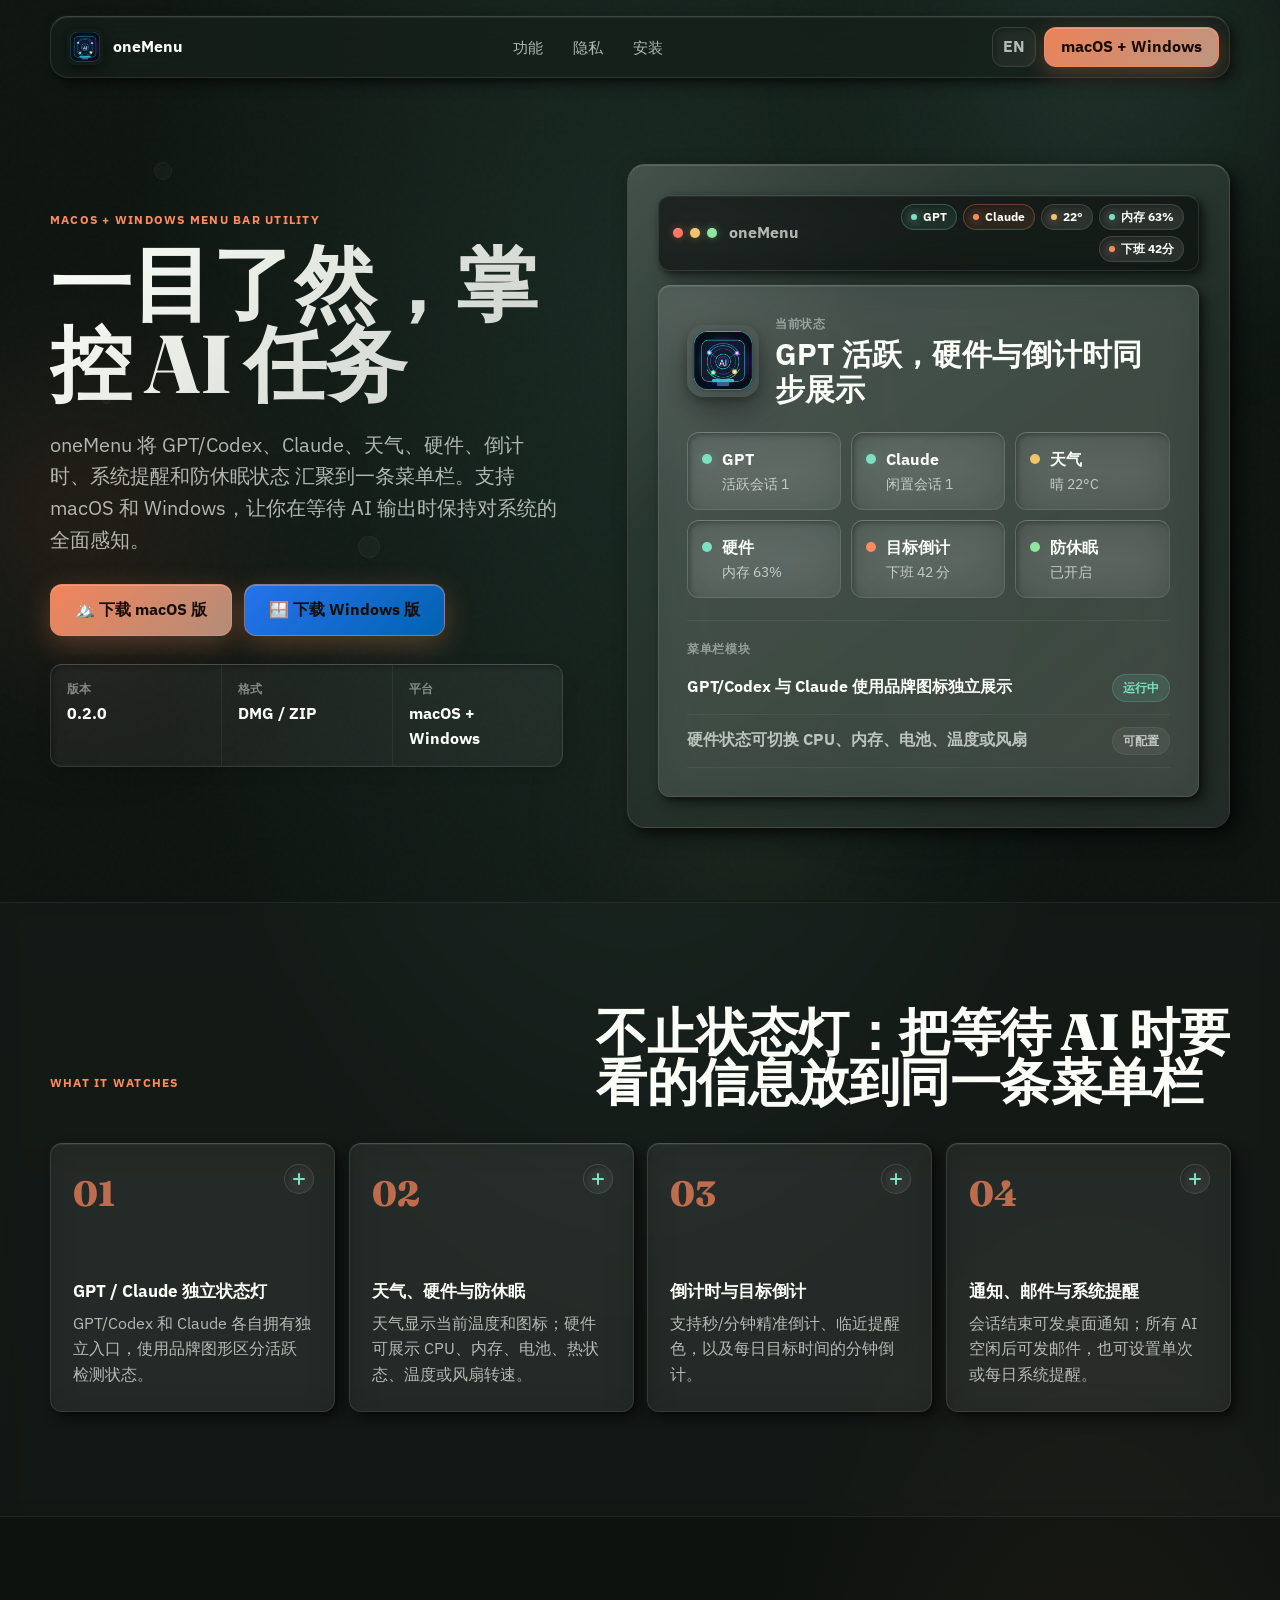
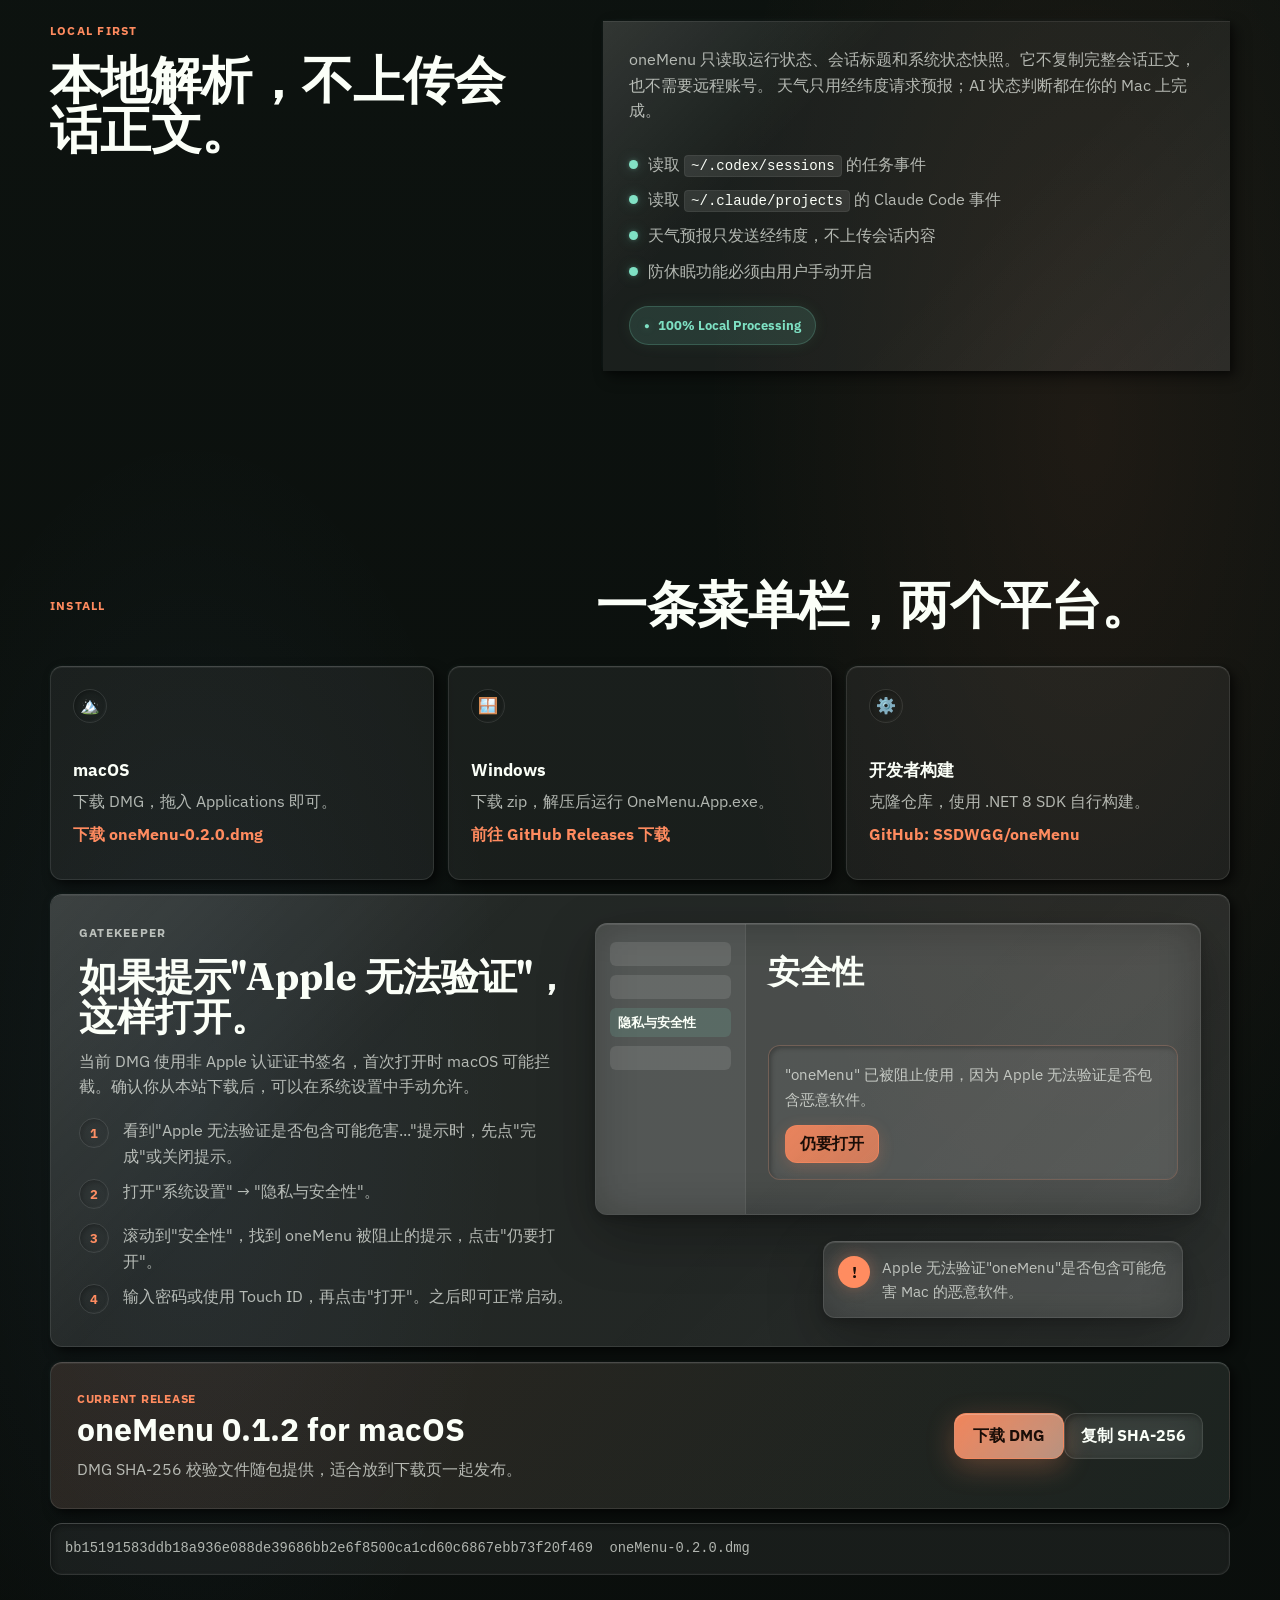
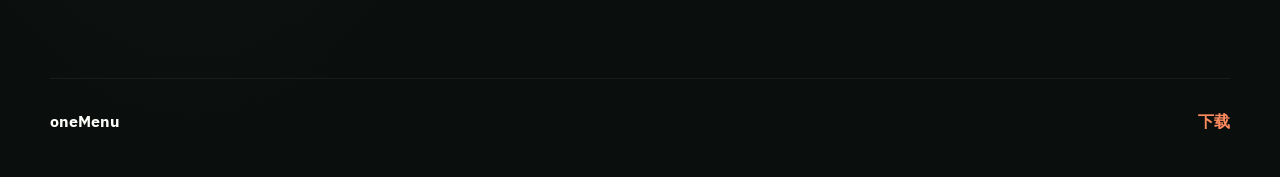
==== commit a8d0358f: "docs: update DMG to v0.2.0 and refresh download links" ====
--- a/docs/index.html
+++ b/docs/index.html
@@ -66,13 +66,13 @@
                     汇聚到一条菜单栏。支持 macOS 和 Windows，让你在等待 AI 输出时保持对系统的全面感知。
                 </p>
                 <div class="hero-actions" aria-label="下载操作" data-i18n-attr="aria-label:downloadActionsAria">
-                    <a class="download-button" href="downloads/oneMenu-0.1.2.dmg" download>🏔️ 下载 macOS 版</a>
+                    <a class="download-button" href="downloads/oneMenu-0.2.0.dmg" download>🏔️ 下载 macOS 版</a>
                     <a class="download-button" href="https://github.com/SSDWGG/oneMenu/releases/latest" target="_blank" style="background:linear-gradient(135deg,#2672EC,#0063B1)">🪟 下载 Windows 版</a>
                 </div>
                 <dl class="release-strip" aria-label="版本信息" data-i18n-attr="aria-label:releaseAria">
                     <div>
                         <dt data-i18n="releaseVersion">版本</dt>
-                        <dd>0.1.2</dd>
+                        <dd>0.2.0</dd>
                     </div>
                     <div>
                         <dt data-i18n="releaseFormat">格式</dt>
@@ -285,7 +285,7 @@
                     <span>🏔️</span>
                     <h3>macOS</h3>
                     <p>下载 DMG，拖入 Applications 即可。</p>
-                    <a href="downloads/oneMenu-0.1.2.dmg" download>下载 oneMenu-0.1.2.dmg</a>
+                    <a href="downloads/oneMenu-0.2.0.dmg" download>下载 oneMenu-0.2.0.dmg</a>
                 </article>
                 <article class="install-step" data-spring-card>
                     <span>🪟</span>
@@ -348,17 +348,17 @@
                     <p data-i18n="downloadPanelText">DMG SHA-256 校验文件随包提供，适合放到下载页一起发布。</p>
                 </div>
                 <div class="download-panel-actions">
-                    <a class="download-button compact" href="downloads/oneMenu-0.1.2.dmg" download data-i18n="downloadDmg">下载 DMG</a>
+                    <a class="download-button compact" href="downloads/oneMenu-0.2.0.dmg" download data-i18n="downloadDmg">下载 DMG</a>
                     <button class="copy-button" type="button" data-copy-source="checksum" data-i18n="copySha">复制 SHA-256</button>
                 </div>
             </div>
-            <pre class="checksum" id="checksum" tabindex="0" data-i18n="checksumDefault">bb15191583ddb18a936e088de39686bb2e6f8500ca1cd60c6867ebb73f20f469  oneMenu-0.1.2.dmg</pre>
+            <pre class="checksum" id="checksum" tabindex="0" data-i18n="checksumDefault">bb15191583ddb18a936e088de39686bb2e6f8500ca1cd60c6867ebb73f20f469  oneMenu-0.2.0.dmg</pre>
         </section>
     </main>
 
     <footer class="site-footer">
         <span>oneMenu</span>
-        <a href="downloads/oneMenu-0.1.2.dmg" download data-i18n="footerDownload">下载</a>
+        <a href="downloads/oneMenu-0.2.0.dmg" download data-i18n="footerDownload">下载</a>
     </footer>
 
     <script src="script.js"></script>
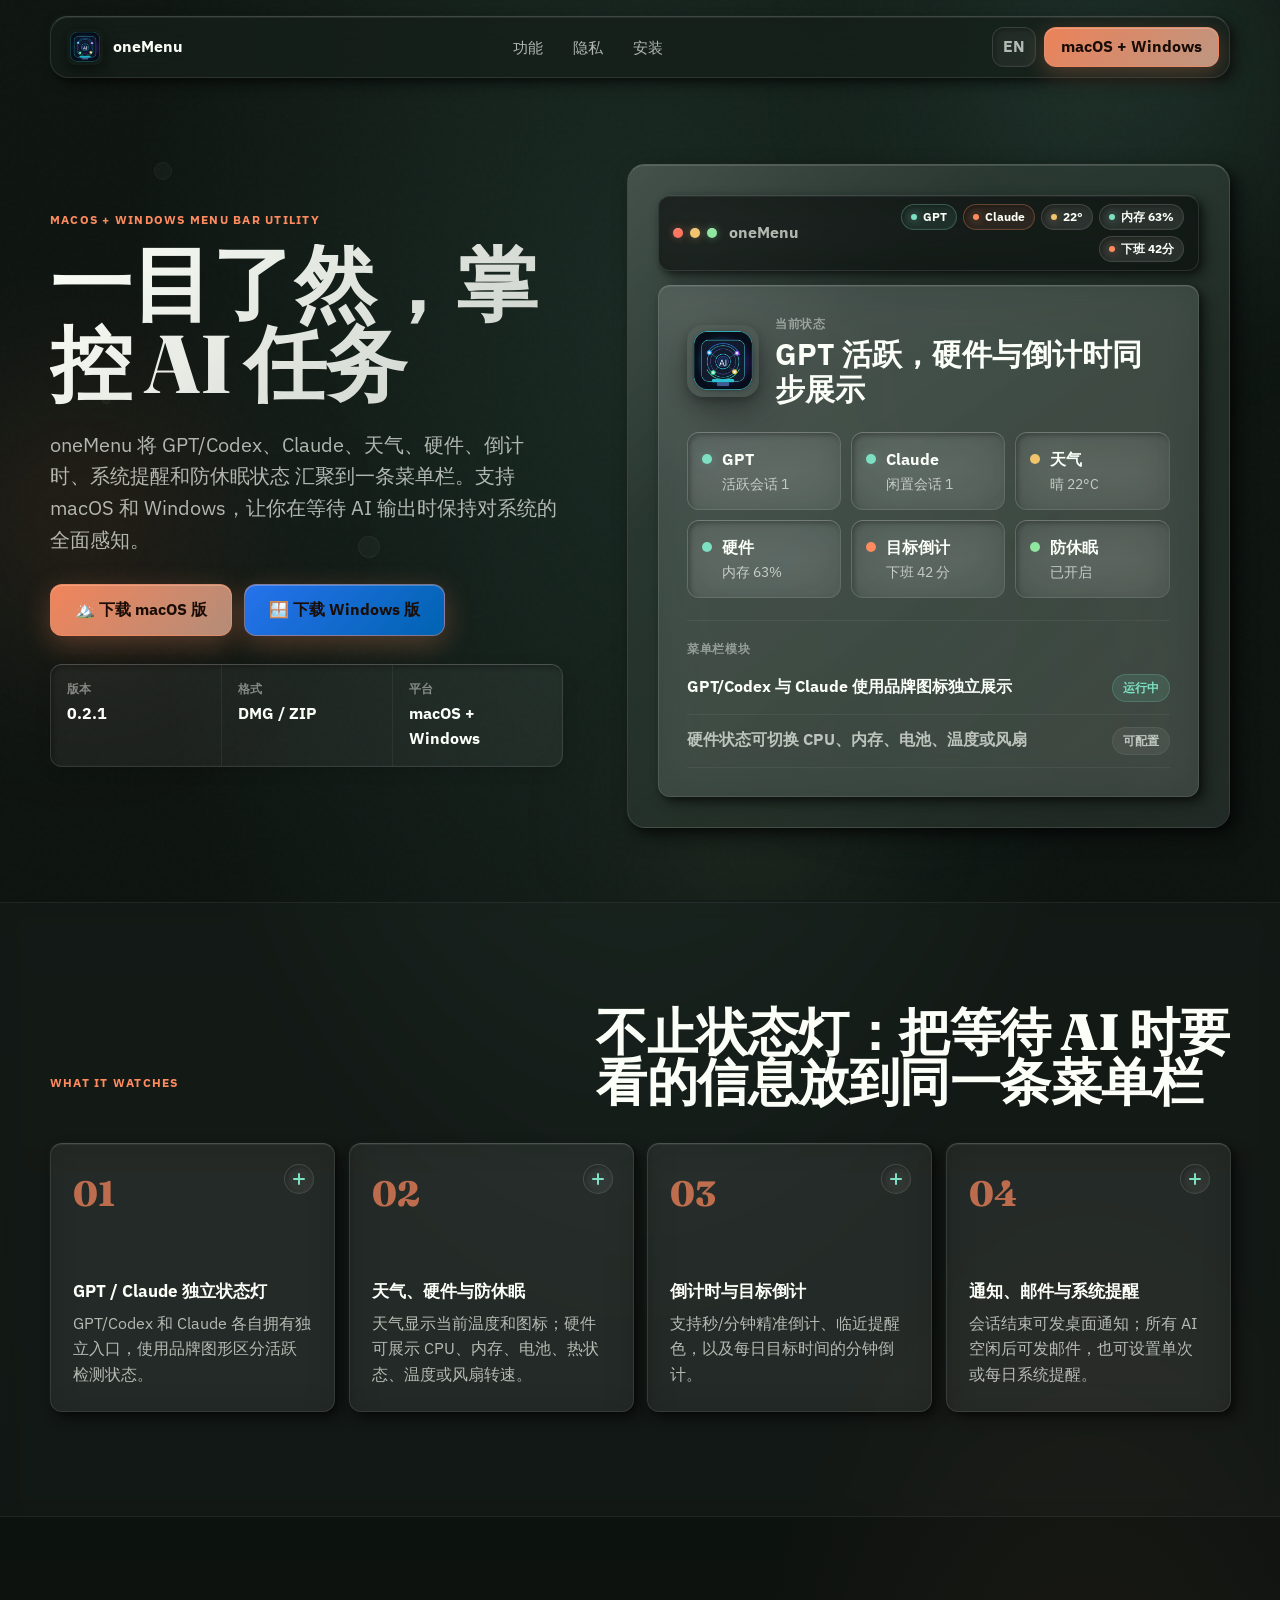
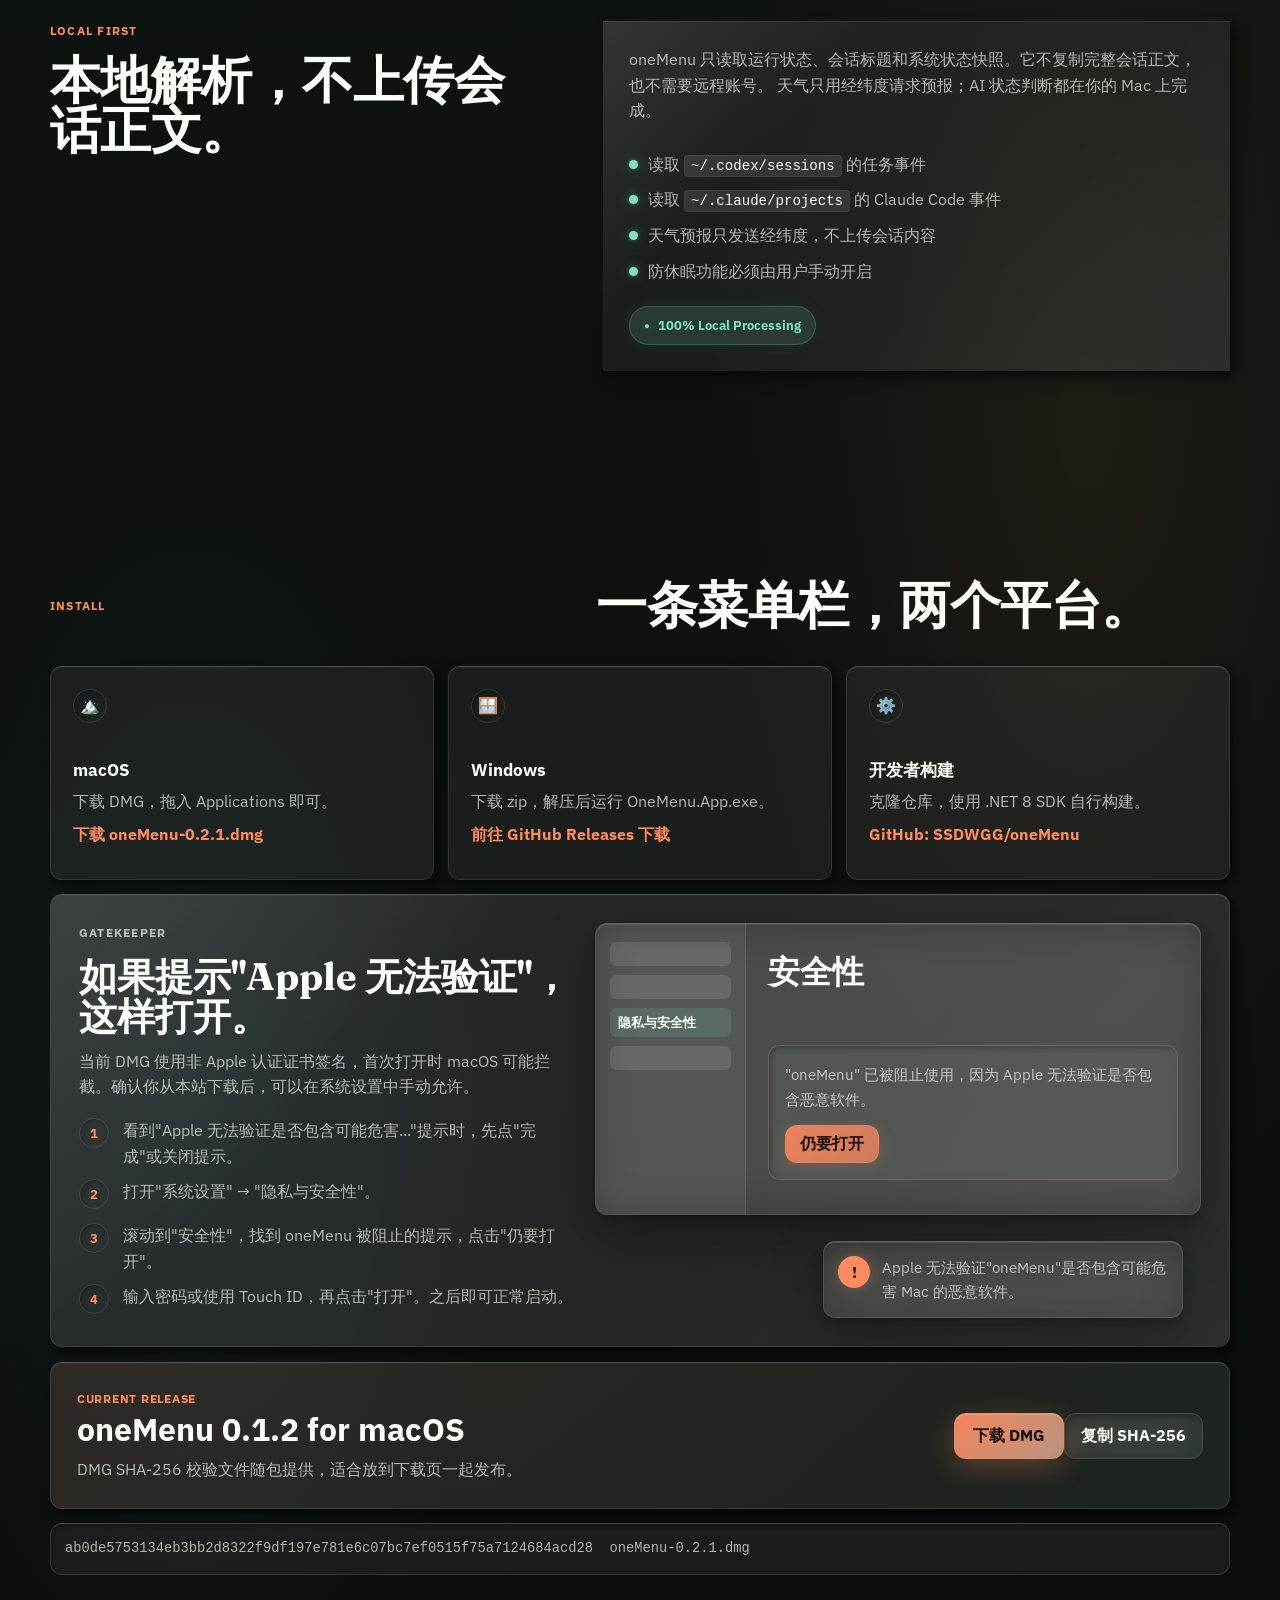
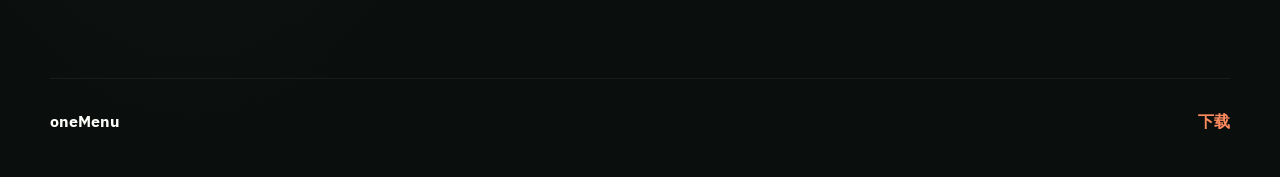
==== commit ce3a462f: "feat: replace programmatic coffee cup with PNG sprite icons, bump to 0.2.1" ====
--- a/docs/index.html
+++ b/docs/index.html
@@ -66,13 +66,13 @@
                     汇聚到一条菜单栏。支持 macOS 和 Windows，让你在等待 AI 输出时保持对系统的全面感知。
                 </p>
                 <div class="hero-actions" aria-label="下载操作" data-i18n-attr="aria-label:downloadActionsAria">
-                    <a class="download-button" href="downloads/oneMenu-0.2.0.dmg" download>🏔️ 下载 macOS 版</a>
+                    <a class="download-button" href="downloads/oneMenu-0.2.1.dmg" download>🏔️ 下载 macOS 版</a>
                     <a class="download-button" href="https://github.com/SSDWGG/oneMenu/releases/latest" target="_blank" style="background:linear-gradient(135deg,#2672EC,#0063B1)">🪟 下载 Windows 版</a>
                 </div>
                 <dl class="release-strip" aria-label="版本信息" data-i18n-attr="aria-label:releaseAria">
                     <div>
                         <dt data-i18n="releaseVersion">版本</dt>
-                        <dd>0.2.0</dd>
+                        <dd>0.2.1</dd>
                     </div>
                     <div>
                         <dt data-i18n="releaseFormat">格式</dt>
@@ -285,7 +285,7 @@
                     <span>🏔️</span>
                     <h3>macOS</h3>
                     <p>下载 DMG，拖入 Applications 即可。</p>
-                    <a href="downloads/oneMenu-0.2.0.dmg" download>下载 oneMenu-0.2.0.dmg</a>
+                    <a href="downloads/oneMenu-0.2.1.dmg" download>下载 oneMenu-0.2.1.dmg</a>
                 </article>
                 <article class="install-step" data-spring-card>
                     <span>🪟</span>
@@ -348,17 +348,17 @@
                     <p data-i18n="downloadPanelText">DMG SHA-256 校验文件随包提供，适合放到下载页一起发布。</p>
                 </div>
                 <div class="download-panel-actions">
-                    <a class="download-button compact" href="downloads/oneMenu-0.2.0.dmg" download data-i18n="downloadDmg">下载 DMG</a>
+                    <a class="download-button compact" href="downloads/oneMenu-0.2.1.dmg" download data-i18n="downloadDmg">下载 DMG</a>
                     <button class="copy-button" type="button" data-copy-source="checksum" data-i18n="copySha">复制 SHA-256</button>
                 </div>
             </div>
-            <pre class="checksum" id="checksum" tabindex="0" data-i18n="checksumDefault">bb15191583ddb18a936e088de39686bb2e6f8500ca1cd60c6867ebb73f20f469  oneMenu-0.2.0.dmg</pre>
+            <pre class="checksum" id="checksum" tabindex="0" data-i18n="checksumDefault">ab0de5753134eb3bb2d8322f9df197e781e6c07bc7ef0515f75a7124684acd28  oneMenu-0.2.1.dmg</pre>
         </section>
     </main>
 
     <footer class="site-footer">
         <span>oneMenu</span>
-        <a href="downloads/oneMenu-0.2.0.dmg" download data-i18n="footerDownload">下载</a>
+        <a href="downloads/oneMenu-0.2.1.dmg" download data-i18n="footerDownload">下载</a>
     </footer>
 
     <script src="script.js"></script>
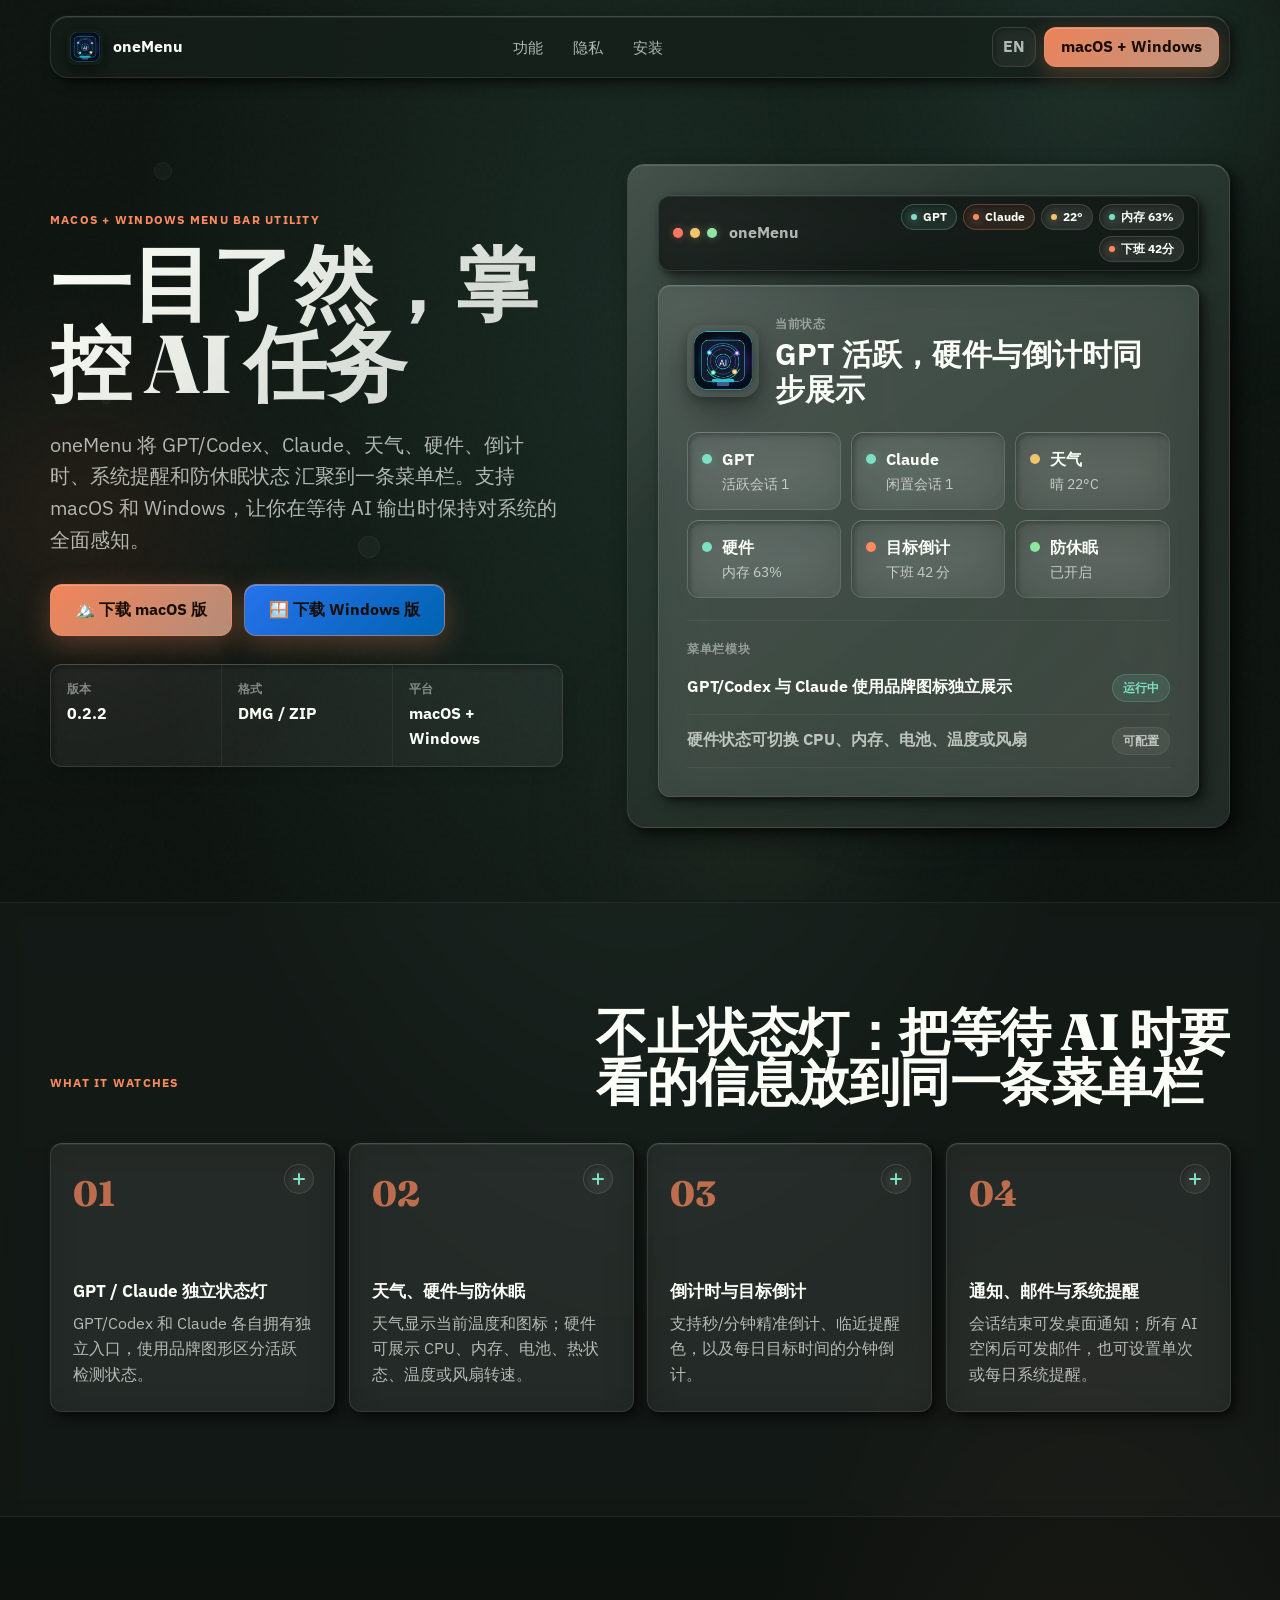
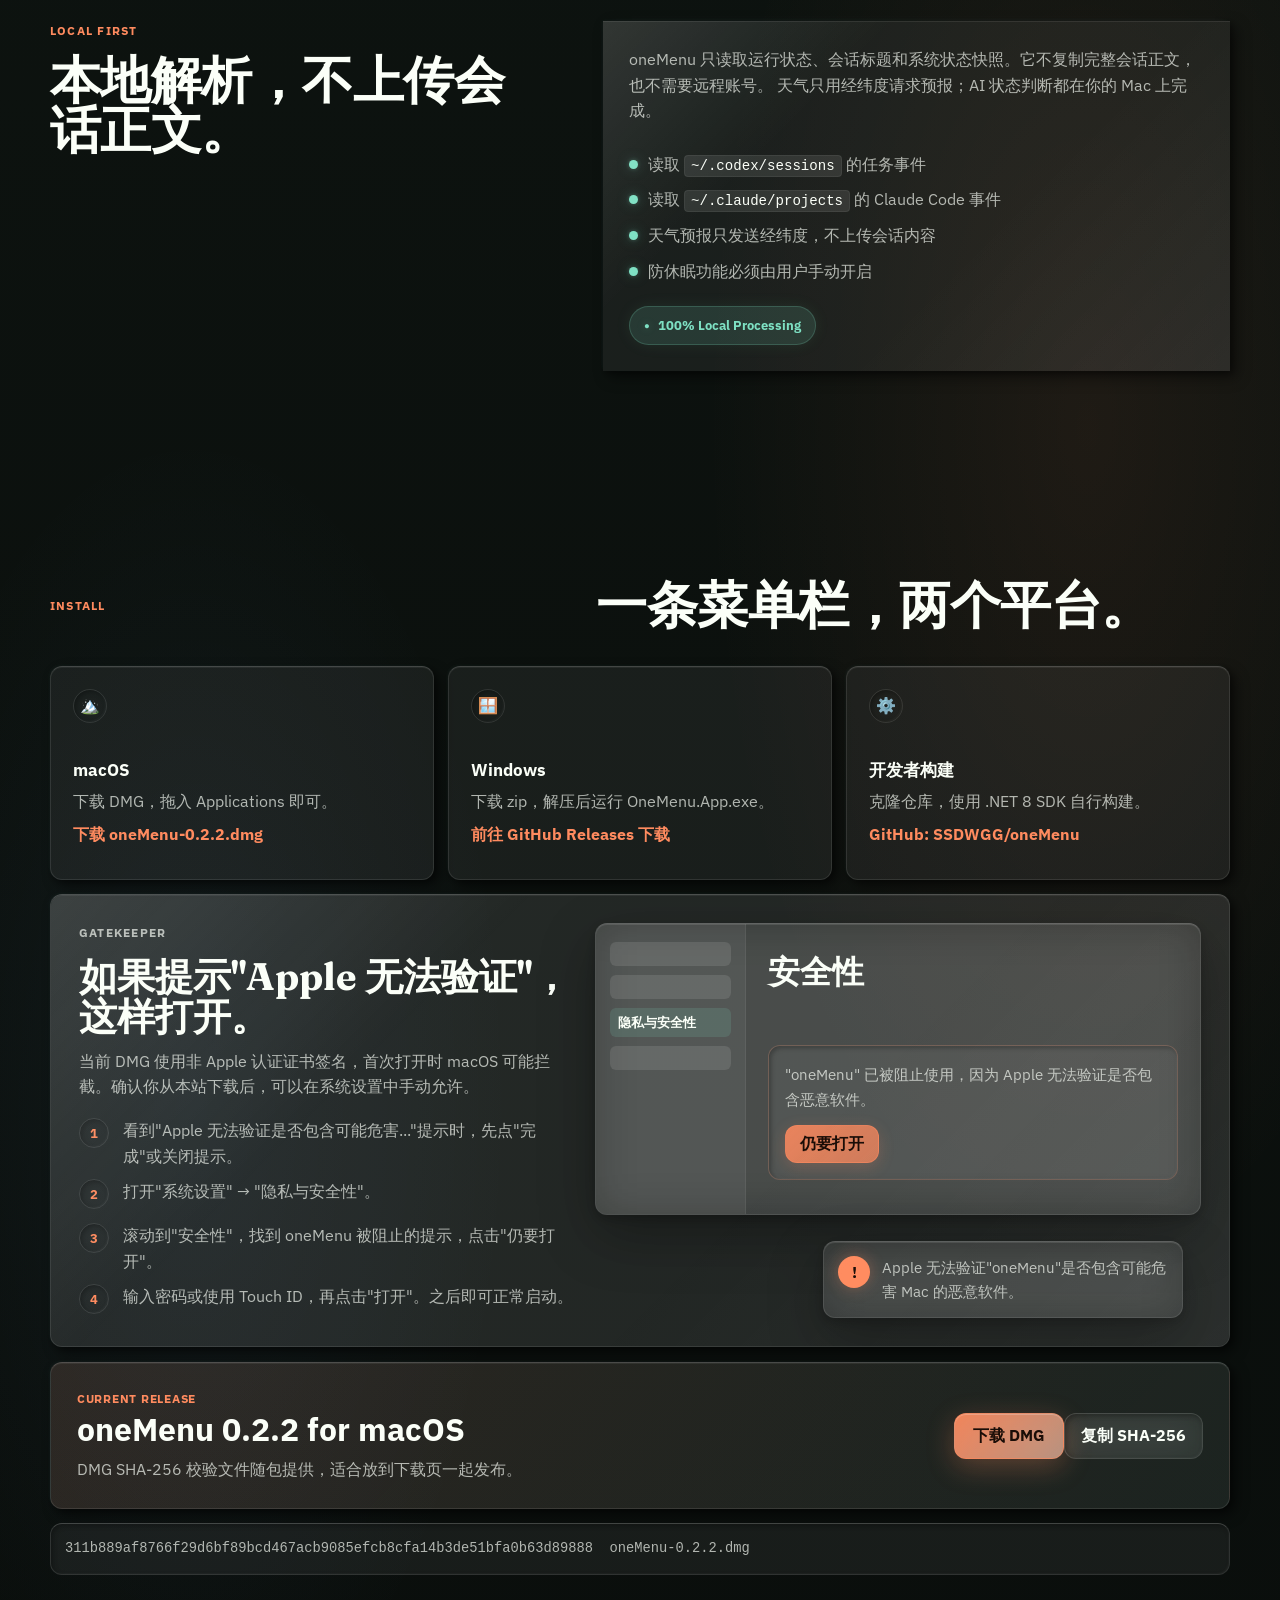
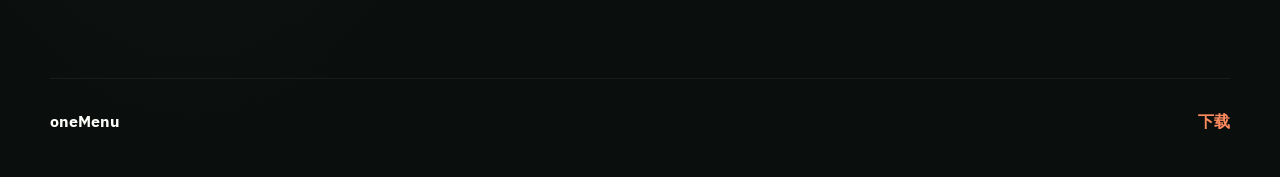
==== commit 51615690: "Release oneMenu 0.2.2" ====
--- a/docs/index.html
+++ b/docs/index.html
@@ -66,13 +66,13 @@
                     汇聚到一条菜单栏。支持 macOS 和 Windows，让你在等待 AI 输出时保持对系统的全面感知。
                 </p>
                 <div class="hero-actions" aria-label="下载操作" data-i18n-attr="aria-label:downloadActionsAria">
-                    <a class="download-button" href="downloads/oneMenu-0.2.1.dmg" download>🏔️ 下载 macOS 版</a>
+                    <a class="download-button" href="downloads/oneMenu-0.2.2.dmg" download>🏔️ 下载 macOS 版</a>
                     <a class="download-button" href="https://github.com/SSDWGG/oneMenu/releases/latest" target="_blank" style="background:linear-gradient(135deg,#2672EC,#0063B1)">🪟 下载 Windows 版</a>
                 </div>
                 <dl class="release-strip" aria-label="版本信息" data-i18n-attr="aria-label:releaseAria">
                     <div>
                         <dt data-i18n="releaseVersion">版本</dt>
-                        <dd>0.2.1</dd>
+                        <dd>0.2.2</dd>
                     </div>
                     <div>
                         <dt data-i18n="releaseFormat">格式</dt>
@@ -285,7 +285,7 @@
                     <span>🏔️</span>
                     <h3>macOS</h3>
                     <p>下载 DMG，拖入 Applications 即可。</p>
-                    <a href="downloads/oneMenu-0.2.1.dmg" download>下载 oneMenu-0.2.1.dmg</a>
+                    <a href="downloads/oneMenu-0.2.2.dmg" download>下载 oneMenu-0.2.2.dmg</a>
                 </article>
                 <article class="install-step" data-spring-card>
                     <span>🪟</span>
@@ -344,21 +344,21 @@
             <div class="download-panel" data-spring-card>
                 <div>
                     <p class="panel-label" data-i18n="currentRelease">Current release</p>
-                    <h3>oneMenu 0.1.2 for macOS</h3>
+                    <h3>oneMenu 0.2.2 for macOS</h3>
                     <p data-i18n="downloadPanelText">DMG SHA-256 校验文件随包提供，适合放到下载页一起发布。</p>
                 </div>
                 <div class="download-panel-actions">
-                    <a class="download-button compact" href="downloads/oneMenu-0.2.1.dmg" download data-i18n="downloadDmg">下载 DMG</a>
+                    <a class="download-button compact" href="downloads/oneMenu-0.2.2.dmg" download data-i18n="downloadDmg">下载 DMG</a>
                     <button class="copy-button" type="button" data-copy-source="checksum" data-i18n="copySha">复制 SHA-256</button>
                 </div>
             </div>
-            <pre class="checksum" id="checksum" tabindex="0" data-i18n="checksumDefault">ab0de5753134eb3bb2d8322f9df197e781e6c07bc7ef0515f75a7124684acd28  oneMenu-0.2.1.dmg</pre>
+            <pre class="checksum" id="checksum" tabindex="0" data-i18n="checksumDefault">311b889af8766f29d6bf89bcd467acb9085efcb8cfa14b3de51bfa0b63d89888  oneMenu-0.2.2.dmg</pre>
         </section>
     </main>
 
     <footer class="site-footer">
         <span>oneMenu</span>
-        <a href="downloads/oneMenu-0.2.1.dmg" download data-i18n="footerDownload">下载</a>
+        <a href="downloads/oneMenu-0.2.2.dmg" download data-i18n="footerDownload">下载</a>
     </footer>
 
     <script src="script.js"></script>
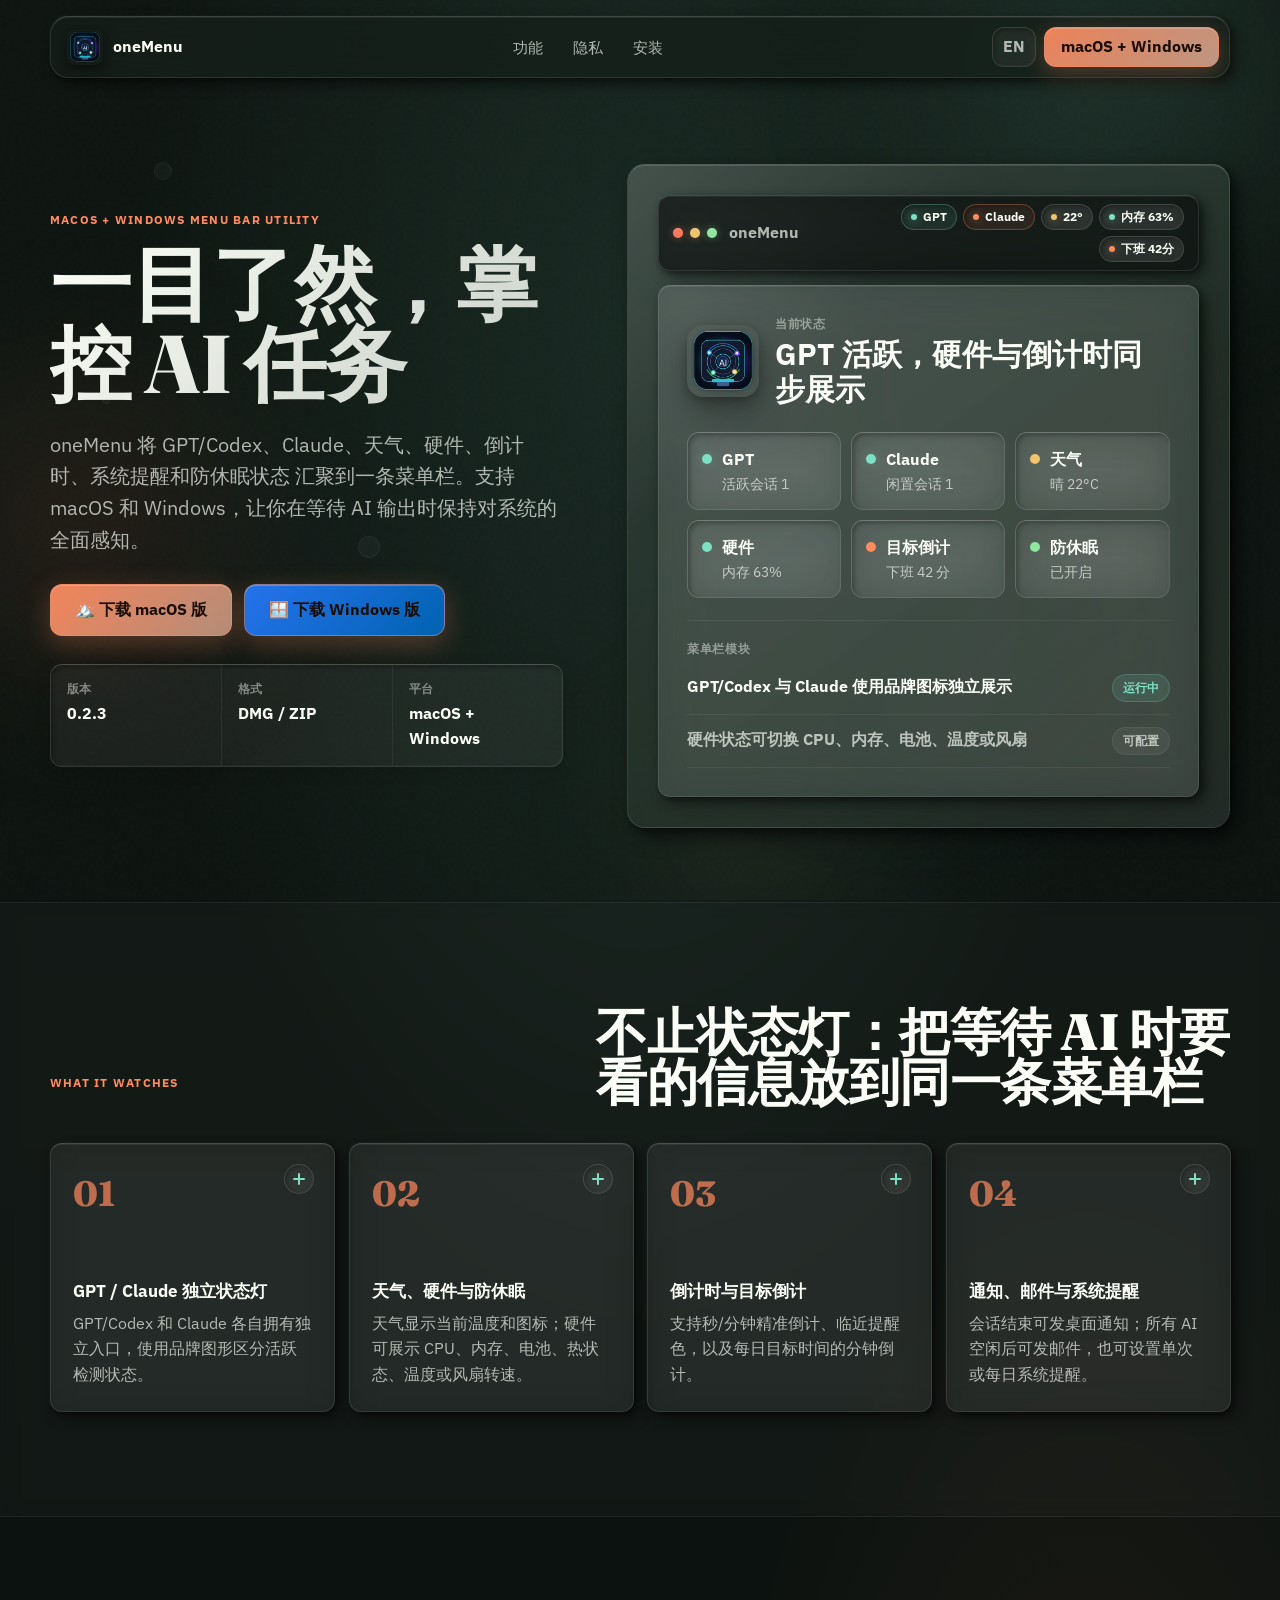
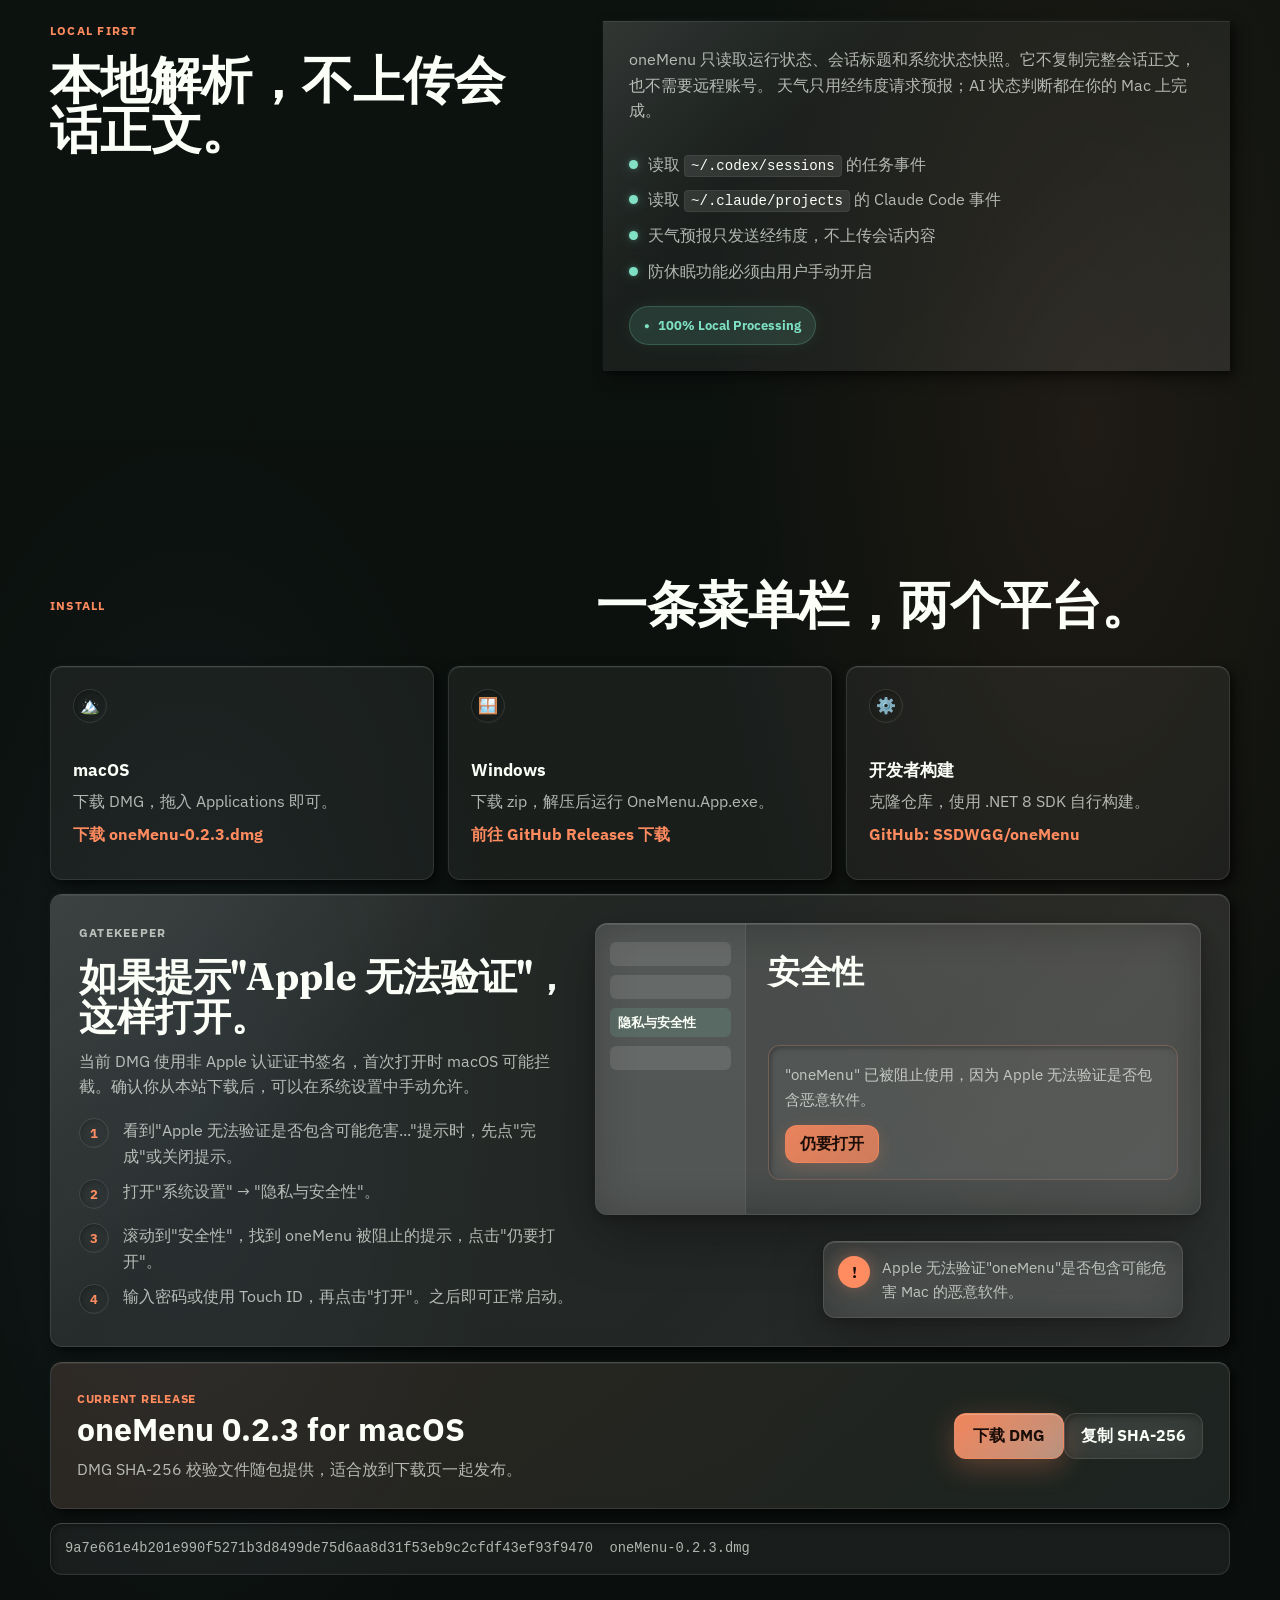
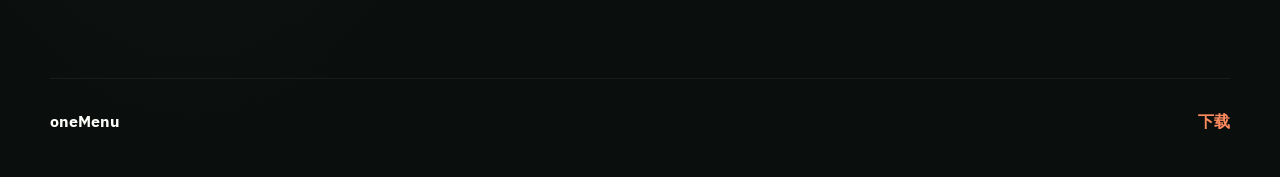
==== commit 4c60a96e: "Fix email notification disable toggle" ====
--- a/docs/index.html
+++ b/docs/index.html
@@ -66,13 +66,13 @@
                     汇聚到一条菜单栏。支持 macOS 和 Windows，让你在等待 AI 输出时保持对系统的全面感知。
                 </p>
                 <div class="hero-actions" aria-label="下载操作" data-i18n-attr="aria-label:downloadActionsAria">
-                    <a class="download-button" href="downloads/oneMenu-0.2.2.dmg" download>🏔️ 下载 macOS 版</a>
+                    <a class="download-button" href="downloads/oneMenu-0.2.3.dmg" download>🏔️ 下载 macOS 版</a>
                     <a class="download-button" href="https://github.com/SSDWGG/oneMenu/releases/latest" target="_blank" style="background:linear-gradient(135deg,#2672EC,#0063B1)">🪟 下载 Windows 版</a>
                 </div>
                 <dl class="release-strip" aria-label="版本信息" data-i18n-attr="aria-label:releaseAria">
                     <div>
                         <dt data-i18n="releaseVersion">版本</dt>
-                        <dd>0.2.2</dd>
+                        <dd>0.2.3</dd>
                     </div>
                     <div>
                         <dt data-i18n="releaseFormat">格式</dt>
@@ -285,7 +285,7 @@
                     <span>🏔️</span>
                     <h3>macOS</h3>
                     <p>下载 DMG，拖入 Applications 即可。</p>
-                    <a href="downloads/oneMenu-0.2.2.dmg" download>下载 oneMenu-0.2.2.dmg</a>
+                    <a href="downloads/oneMenu-0.2.3.dmg" download>下载 oneMenu-0.2.3.dmg</a>
                 </article>
                 <article class="install-step" data-spring-card>
                     <span>🪟</span>
@@ -344,21 +344,21 @@
             <div class="download-panel" data-spring-card>
                 <div>
                     <p class="panel-label" data-i18n="currentRelease">Current release</p>
-                    <h3>oneMenu 0.2.2 for macOS</h3>
+                    <h3>oneMenu 0.2.3 for macOS</h3>
                     <p data-i18n="downloadPanelText">DMG SHA-256 校验文件随包提供，适合放到下载页一起发布。</p>
                 </div>
                 <div class="download-panel-actions">
-                    <a class="download-button compact" href="downloads/oneMenu-0.2.2.dmg" download data-i18n="downloadDmg">下载 DMG</a>
+                    <a class="download-button compact" href="downloads/oneMenu-0.2.3.dmg" download data-i18n="downloadDmg">下载 DMG</a>
                     <button class="copy-button" type="button" data-copy-source="checksum" data-i18n="copySha">复制 SHA-256</button>
                 </div>
             </div>
-            <pre class="checksum" id="checksum" tabindex="0" data-i18n="checksumDefault">311b889af8766f29d6bf89bcd467acb9085efcb8cfa14b3de51bfa0b63d89888  oneMenu-0.2.2.dmg</pre>
+            <pre class="checksum" id="checksum" tabindex="0" data-i18n="checksumDefault">9a7e661e4b201e990f5271b3d8499de75d6aa8d31f53eb9c2cfdf43ef93f9470  oneMenu-0.2.3.dmg</pre>
         </section>
     </main>
 
     <footer class="site-footer">
         <span>oneMenu</span>
-        <a href="downloads/oneMenu-0.2.2.dmg" download data-i18n="footerDownload">下载</a>
+        <a href="downloads/oneMenu-0.2.3.dmg" download data-i18n="footerDownload">下载</a>
     </footer>
 
     <script src="script.js"></script>
